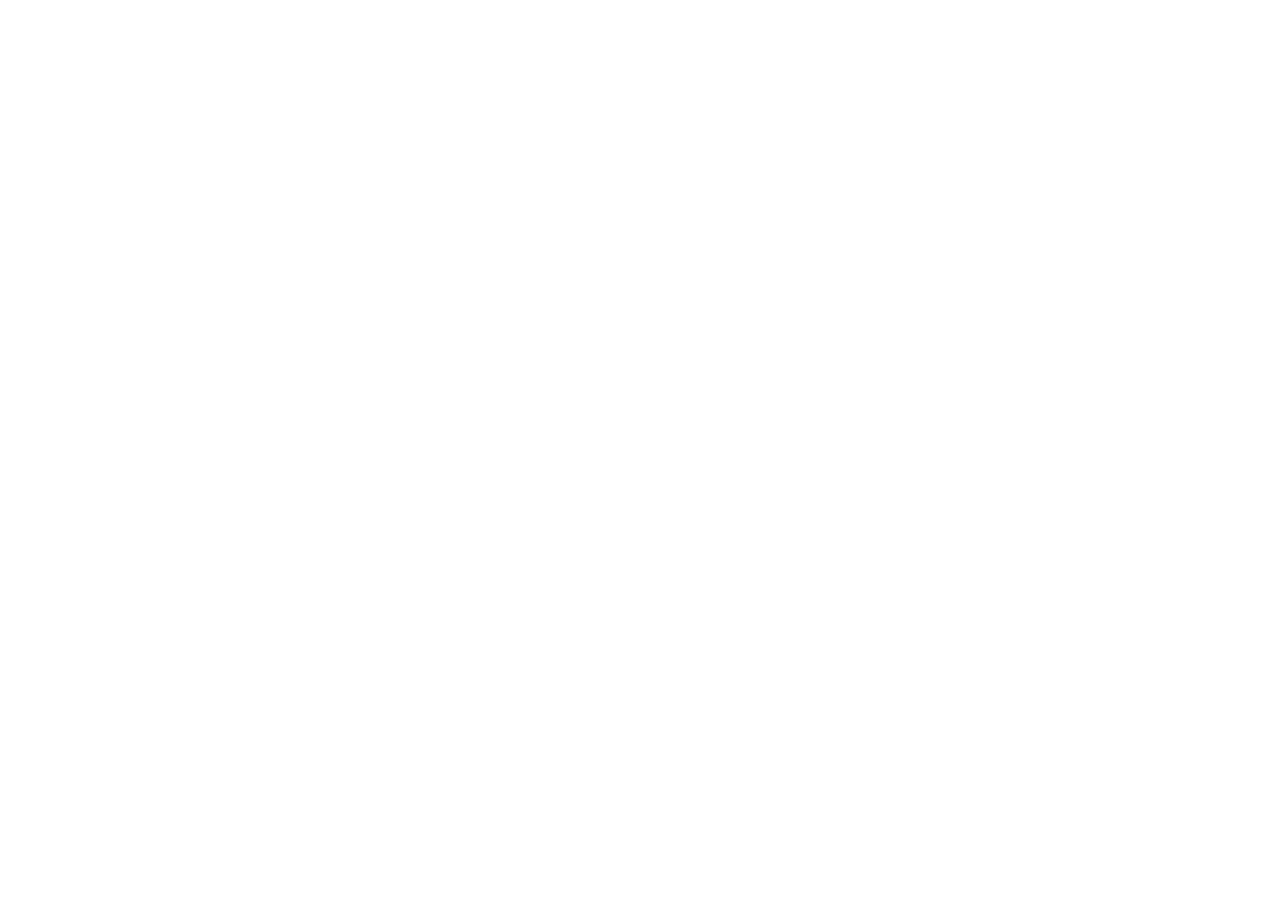
==== index.html @ 1ae57378 "初始化" ====
<!DOCTYPE html>
<html lang="en">
<head>
	<meta charset="UTF-8">
	<meta http-equiv="X-UA-Compatible" content="IE=edge">
	<meta name="viewport" content="width=device-width, initial-scale=1.0">
	<title>Document</title>
</head>
<body>
	
</body>
</html>
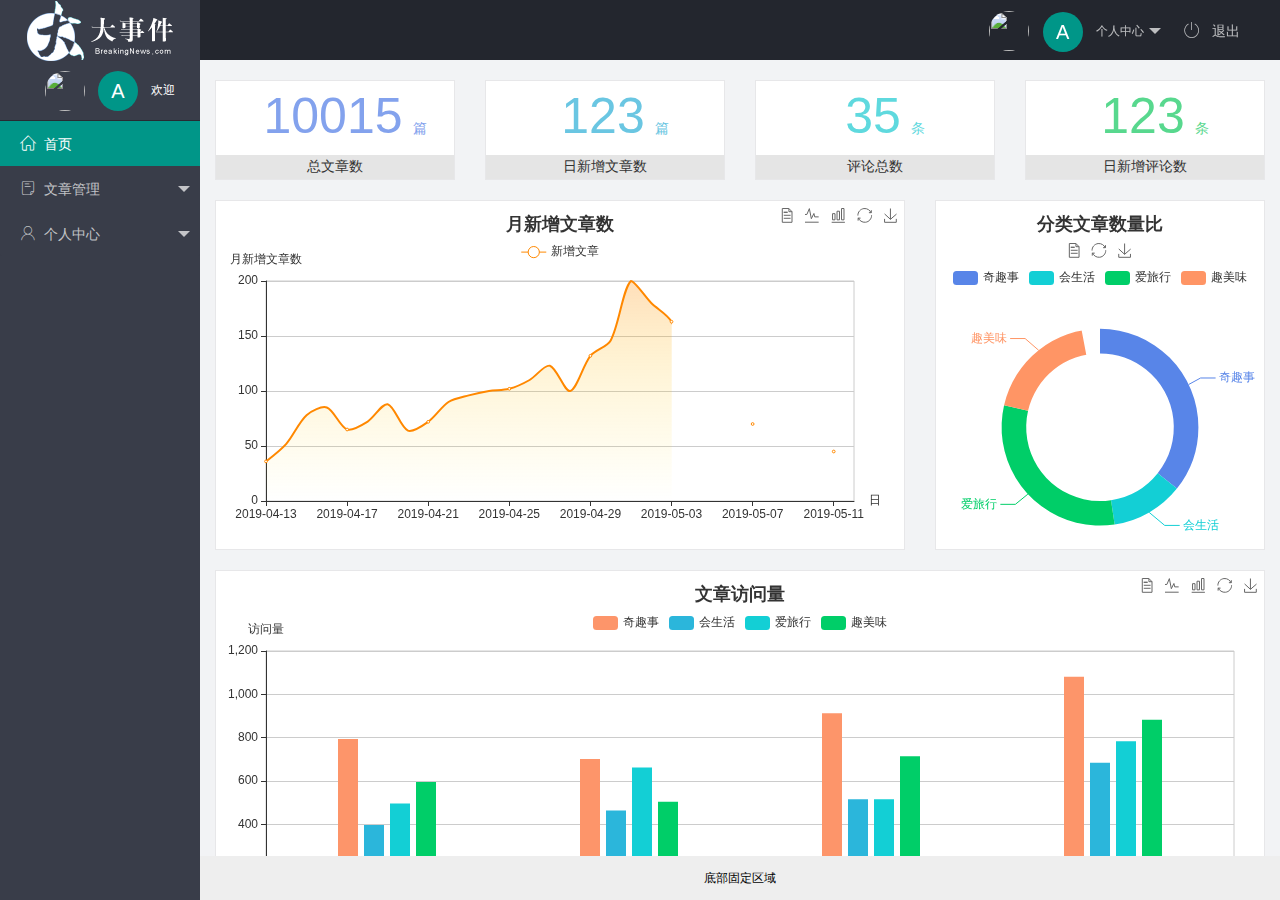
==== commit 71c668fc: "公共部分完成" ====
--- a/index.html
+++ b/index.html
@@ -1,12 +1,96 @@
 <!DOCTYPE html>
 <html lang="en">
+
 <head>
 	<meta charset="UTF-8">
 	<meta http-equiv="X-UA-Compatible" content="IE=edge">
 	<meta name="viewport" content="width=device-width, initial-scale=1.0">
 	<title>Document</title>
+	<link rel="stylesheet" href="./assets/lib/layui/css/layui.css">
+	<link rel="stylesheet" href="./assets/fonts/iconfont.css">
+	<link rel="stylesheet" href="./assets/css/index.css">
 </head>
+
 <body>
-	
+	<div class="layui-layout layui-layout-admin">
+		<div class="layui-header">
+			<div class="layui-logo layui-hide-xs layui-bg-black">
+				<img src="/assets/images/logo.png" alt="" />
+			</div>
+
+			<ul class="layui-nav layui-layout-right">
+				<li class="layui-nav-item layui-hide layui-show-md-inline-block">
+					<!-- 右侧导航栏上面头像 -->
+					<a href="javascript:;" class="userinfo">
+						<img src="http://t.cn/RCzsdCq" class="layui-nav-img" />
+						<span class="text-avatar">A</span>
+						个人中心
+					</a>
+					<dl class="layui-nav-child">
+						<dd><a href="">基本资料</a></dd>
+						<dd><a href="">更换头像</a></dd>
+						<dd><a href="">重置密码</a></dd>
+					</dl>
+				</li>
+				<li class="layui-nav-item" lay-header-event="menuRight" lay-unselect >
+					<a href="javascript:;" id="dxitBtn">
+						<span class="iconfont icon-tuichu"></span> 退出</a>
+				</li>
+			</ul>
+		</div>
+		<div class="layui-side layui-bg-black">
+			<div class="layui-side-scroll">
+				<!--左侧导航区域可配合layui已有的垂直导航-->
+				<!-- 左侧侧边栏上面头像 -->
+				<div class="userinfo">
+					<img src="http://t.cn/RCzsdCq" class="layui-nav-img" />
+					<span class="text-avatar">A</span>
+					<span id="welcome">欢迎</span>
+				</div>
+				<ul class="layui-nav layui-nav-tree" lay-filter="test" lay-shrink="all">
+					<!--项添加默认高亮效果 layui-this 属性 -->
+					<li class="layui-nav-item layui-this"><a href="/home/dashboard.html" target="fm">
+							<span class="iconfont icon-home"></span>首页</a></li>
+					<li class="layui-nav-item">
+						<a class="" href="javascript:;">
+							<span class="iconfont icon-16"></span>文章管理</a>
+						<dl class="layui-nav-child">
+							<dd><a href="javascript:;">
+									<span class="layui-icon layui-icon-app"></span>文章类别</a></dd>
+							<dd><a href="javascript:;">
+									<span class="layui-icon layui-icon-app"></span>文章列表</a></dd>
+							<dd><a href="javascript:;">
+									<span class="layui-icon layui-icon-app"></span>发布文章</a></dd>
+						</dl>
+					</li>
+					<li class="layui-nav-item">
+						<a href="javascript:;">
+							<span class="iconfont icon-user"></span>个人中心</a>
+						<dl class="layui-nav-child">
+							<dd><a href="javascript:;">
+									<span class="layui-icon layui-icon-app"></span>基本资料</a></dd>
+							<dd><a href="javascript:;">
+									<span class="layui-icon layui-icon-app"></span>更换头像</a></dd>
+							<dd><a href="javascript:;">
+									<span class="layui-icon layui-icon-app"></span>重置密码</a></dd>
+						</dl>
+					</li>
+				</ul>
+			</div>
+		</div>
+
+		<div class="layui-body">
+			<!-- 内容主体区域 -->
+			<iframe name="fm" src="./home/dashboard.html" frameborder="0"></iframe>
+		</div>
+		<div class="layui-footer">
+			<!-- 底部固定区域 -->
+			底部固定区域
+		</div>
+	</div>
+	<script src="assets/lib/layui/layui.all.js"></script>
+	<script src="assets/lib/jquery.js"> </script>
+	<script src="assets/js/baseAPI.js"></script>
+	<script src="./assets/js/index.js"></script>
 </body>
-</html>+</html--- a/assets/lib/layui/css/layui.css
+++ b/assets/lib/layui/css/layui.css
@@ -0,0 +1,2 @@
+/** layui-v2.5.5 MIT License By https://www.layui.com */
+ .layui-inline,img{display:inline-block;vertical-align:middle}h1,h2,h3,h4,h5,h6{font-weight:400}.layui-edge,.layui-header,.layui-inline,.layui-main{position:relative}.layui-body,.layui-edge,.layui-elip{overflow:hidden}.layui-btn,.layui-edge,.layui-inline,img{vertical-align:middle}.layui-btn,.layui-disabled,.layui-icon,.layui-unselect{-moz-user-select:none;-webkit-user-select:none;-ms-user-select:none}.layui-elip,.layui-form-checkbox span,.layui-form-pane .layui-form-label{text-overflow:ellipsis;white-space:nowrap}.layui-breadcrumb,.layui-tree-btnGroup{visibility:hidden}blockquote,body,button,dd,div,dl,dt,form,h1,h2,h3,h4,h5,h6,input,li,ol,p,pre,td,textarea,th,ul{margin:0;padding:0;-webkit-tap-highlight-color:rgba(0,0,0,0)}a:active,a:hover{outline:0}img{border:none}li{list-style:none}table{border-collapse:collapse;border-spacing:0}h4,h5,h6{font-size:100%}button,input,optgroup,option,select,textarea{font-family:inherit;font-size:inherit;font-style:inherit;font-weight:inherit;outline:0}pre{white-space:pre-wrap;white-space:-moz-pre-wrap;white-space:-pre-wrap;white-space:-o-pre-wrap;word-wrap:break-word}body{line-height:24px;font:14px Helvetica Neue,Helvetica,PingFang SC,Tahoma,Arial,sans-serif}hr{height:1px;margin:10px 0;border:0;clear:both}a{color:#333;text-decoration:none}a:hover{color:#777}a cite{font-style:normal;*cursor:pointer}.layui-border-box,.layui-border-box *{box-sizing:border-box}.layui-box,.layui-box *{box-sizing:content-box}.layui-clear{clear:both;*zoom:1}.layui-clear:after{content:'\20';clear:both;*zoom:1;display:block;height:0}.layui-inline{*display:inline;*zoom:1}.layui-edge{display:inline-block;width:0;height:0;border-width:6px;border-style:dashed;border-color:transparent}.layui-edge-top{top:-4px;border-bottom-color:#999;border-bottom-style:solid}.layui-edge-right{border-left-color:#999;border-left-style:solid}.layui-edge-bottom{top:2px;border-top-color:#999;border-top-style:solid}.layui-edge-left{border-right-color:#999;border-right-style:solid}.layui-disabled,.layui-disabled:hover{color:#d2d2d2!important;cursor:not-allowed!important}.layui-circle{border-radius:100%}.layui-show{display:block!important}.layui-hide{display:none!important}@font-face{font-family:layui-icon;src:url(../font/iconfont.eot?v=250);src:url(../font/iconfont.eot?v=250#iefix) format('embedded-opentype'),url(../font/iconfont.woff2?v=250) format('woff2'),url(../font/iconfont.woff?v=250) format('woff'),url(../font/iconfont.ttf?v=250) format('truetype'),url(../font/iconfont.svg?v=250#layui-icon) format('svg')}.layui-icon{font-family:layui-icon!important;font-size:16px;font-style:normal;-webkit-font-smoothing:antialiased;-moz-osx-font-smoothing:grayscale}.layui-icon-reply-fill:before{content:"\e611"}.layui-icon-set-fill:before{content:"\e614"}.layui-icon-menu-fill:before{content:"\e60f"}.layui-icon-search:before{content:"\e615"}.layui-icon-share:before{content:"\e641"}.layui-icon-set-sm:before{content:"\e620"}.layui-icon-engine:before{content:"\e628"}.layui-icon-close:before{content:"\1006"}.layui-icon-close-fill:before{content:"\1007"}.layui-icon-chart-screen:before{content:"\e629"}.layui-icon-star:before{content:"\e600"}.layui-icon-circle-dot:before{content:"\e617"}.layui-icon-chat:before{content:"\e606"}.layui-icon-release:before{content:"\e609"}.layui-icon-list:before{content:"\e60a"}.layui-icon-chart:before{content:"\e62c"}.layui-icon-ok-circle:before{content:"\1005"}.layui-icon-layim-theme:before{content:"\e61b"}.layui-icon-table:before{content:"\e62d"}.layui-icon-right:before{content:"\e602"}.layui-icon-left:before{content:"\e603"}.layui-icon-cart-simple:before{content:"\e698"}.layui-icon-face-cry:before{content:"\e69c"}.layui-icon-face-smile:before{content:"\e6af"}.layui-icon-survey:before{content:"\e6b2"}.layui-icon-tree:before{content:"\e62e"}.layui-icon-upload-circle:before{content:"\e62f"}.layui-icon-add-circle:before{content:"\e61f"}.layui-icon-download-circle:before{content:"\e601"}.layui-icon-templeate-1:before{content:"\e630"}.layui-icon-util:before{content:"\e631"}.layui-icon-face-surprised:before{content:"\e664"}.layui-icon-edit:before{content:"\e642"}.layui-icon-speaker:before{content:"\e645"}.layui-icon-down:before{content:"\e61a"}.layui-icon-file:before{content:"\e621"}.layui-icon-layouts:before{content:"\e632"}.layui-icon-rate-half:before{content:"\e6c9"}.layui-icon-add-circle-fine:before{content:"\e608"}.layui-icon-prev-circle:before{content:"\e633"}.layui-icon-read:before{content:"\e705"}.layui-icon-404:before{content:"\e61c"}.layui-icon-carousel:before{content:"\e634"}.layui-icon-help:before{content:"\e607"}.layui-icon-code-circle:before{content:"\e635"}.layui-icon-water:before{content:"\e636"}.layui-icon-username:before{content:"\e66f"}.layui-icon-find-fill:before{content:"\e670"}.layui-icon-about:before{content:"\e60b"}.layui-icon-location:before{content:"\e715"}.layui-icon-up:before{content:"\e619"}.layui-icon-pause:before{content:"\e651"}.layui-icon-date:before{content:"\e637"}.layui-icon-layim-uploadfile:before{content:"\e61d"}.layui-icon-delete:before{content:"\e640"}.layui-icon-play:before{content:"\e652"}.layui-icon-top:before{content:"\e604"}.layui-icon-friends:before{content:"\e612"}.layui-icon-refresh-3:before{content:"\e9aa"}.layui-icon-ok:before{content:"\e605"}.layui-icon-layer:before{content:"\e638"}.layui-icon-face-smile-fine:before{content:"\e60c"}.layui-icon-dollar:before{content:"\e659"}.layui-icon-group:before{content:"\e613"}.layui-icon-layim-download:before{content:"\e61e"}.layui-icon-picture-fine:before{content:"\e60d"}.layui-icon-link:before{content:"\e64c"}.layui-icon-diamond:before{content:"\e735"}.layui-icon-log:before{content:"\e60e"}.layui-icon-rate-solid:before{content:"\e67a"}.layui-icon-fonts-del:before{content:"\e64f"}.layui-icon-unlink:before{content:"\e64d"}.layui-icon-fonts-clear:before{content:"\e639"}.layui-icon-triangle-r:before{content:"\e623"}.layui-icon-circle:before{content:"\e63f"}.layui-icon-radio:before{content:"\e643"}.layui-icon-align-center:before{content:"\e647"}.layui-icon-align-right:before{content:"\e648"}.layui-icon-align-left:before{content:"\e649"}.layui-icon-loading-1:before{content:"\e63e"}.layui-icon-return:before{content:"\e65c"}.layui-icon-fonts-strong:before{content:"\e62b"}.layui-icon-upload:before{content:"\e67c"}.layui-icon-dialogue:before{content:"\e63a"}.layui-icon-video:before{content:"\e6ed"}.layui-icon-headset:before{content:"\e6fc"}.layui-icon-cellphone-fine:before{content:"\e63b"}.layui-icon-add-1:before{content:"\e654"}.layui-icon-face-smile-b:before{content:"\e650"}.layui-icon-fonts-html:before{content:"\e64b"}.layui-icon-form:before{content:"\e63c"}.layui-icon-cart:before{content:"\e657"}.layui-icon-camera-fill:before{content:"\e65d"}.layui-icon-tabs:before{content:"\e62a"}.layui-icon-fonts-code:before{content:"\e64e"}.layui-icon-fire:before{content:"\e756"}.layui-icon-set:before{content:"\e716"}.layui-icon-fonts-u:before{content:"\e646"}.layui-icon-triangle-d:before{content:"\e625"}.layui-icon-tips:before{content:"\e702"}.layui-icon-picture:before{content:"\e64a"}.layui-icon-more-vertical:before{content:"\e671"}.layui-icon-flag:before{content:"\e66c"}.layui-icon-loading:before{content:"\e63d"}.layui-icon-fonts-i:before{content:"\e644"}.layui-icon-refresh-1:before{content:"\e666"}.layui-icon-rmb:before{content:"\e65e"}.layui-icon-home:before{content:"\e68e"}.layui-icon-user:before{content:"\e770"}.layui-icon-notice:before{content:"\e667"}.layui-icon-login-weibo:before{content:"\e675"}.layui-icon-voice:before{content:"\e688"}.layui-icon-upload-drag:before{content:"\e681"}.layui-icon-login-qq:before{content:"\e676"}.layui-icon-snowflake:before{content:"\e6b1"}.layui-icon-file-b:before{content:"\e655"}.layui-icon-template:before{content:"\e663"}.layui-icon-auz:before{content:"\e672"}.layui-icon-console:before{content:"\e665"}.layui-icon-app:before{content:"\e653"}.layui-icon-prev:before{content:"\e65a"}.layui-icon-website:before{content:"\e7ae"}.layui-icon-next:before{content:"\e65b"}.layui-icon-component:before{content:"\e857"}.layui-icon-more:before{content:"\e65f"}.layui-icon-login-wechat:before{content:"\e677"}.layui-icon-shrink-right:before{content:"\e668"}.layui-icon-spread-left:before{content:"\e66b"}.layui-icon-camera:before{content:"\e660"}.layui-icon-note:before{content:"\e66e"}.layui-icon-refresh:before{content:"\e669"}.layui-icon-female:before{content:"\e661"}.layui-icon-male:before{content:"\e662"}.layui-icon-password:before{content:"\e673"}.layui-icon-senior:before{content:"\e674"}.layui-icon-theme:before{content:"\e66a"}.layui-icon-tread:before{content:"\e6c5"}.layui-icon-praise:before{content:"\e6c6"}.layui-icon-star-fill:before{content:"\e658"}.layui-icon-rate:before{content:"\e67b"}.layui-icon-template-1:before{content:"\e656"}.layui-icon-vercode:before{content:"\e679"}.layui-icon-cellphone:before{content:"\e678"}.layui-icon-screen-full:before{content:"\e622"}.layui-icon-screen-restore:before{content:"\e758"}.layui-icon-cols:before{content:"\e610"}.layui-icon-export:before{content:"\e67d"}.layui-icon-print:before{content:"\e66d"}.layui-icon-slider:before{content:"\e714"}.layui-icon-addition:before{content:"\e624"}.layui-icon-subtraction:before{content:"\e67e"}.layui-icon-service:before{content:"\e626"}.layui-icon-transfer:before{content:"\e691"}.layui-main{width:1140px;margin:0 auto}.layui-header{z-index:1000;height:60px}.layui-header a:hover{transition:all .5s;-webkit-transition:all .5s}.layui-side{position:fixed;left:0;top:0;bottom:0;z-index:999;width:200px;overflow-x:hidden}.layui-side-scroll{position:relative;width:220px;height:100%;overflow-x:hidden}.layui-body{position:absolute;left:200px;right:0;top:0;bottom:0;z-index:998;width:auto;overflow-y:auto;box-sizing:border-box}.layui-layout-body{overflow:hidden}.layui-layout-admin .layui-header{background-color:#23262E}.layui-layout-admin .layui-side{top:60px;width:200px;overflow-x:hidden}.layui-layout-admin .layui-body{position:fixed;top:60px;bottom:44px}.layui-layout-admin .layui-main{width:auto;margin:0 15px}.layui-layout-admin .layui-footer{position:fixed;left:200px;right:0;bottom:0;height:44px;line-height:44px;padding:0 15px;background-color:#eee}.layui-layout-admin .layui-logo{position:absolute;left:0;top:0;width:200px;height:100%;line-height:60px;text-align:center;color:#009688;font-size:16px}.layui-layout-admin .layui-header .layui-nav{background:0 0}.layui-layout-left{position:absolute!important;left:200px;top:0}.layui-layout-right{position:absolute!important;right:0;top:0}.layui-container{position:relative;margin:0 auto;padding:0 15px;box-sizing:border-box}.layui-fluid{position:relative;margin:0 auto;padding:0 15px}.layui-row:after,.layui-row:before{content:'';display:block;clear:both}.layui-col-lg1,.layui-col-lg10,.layui-col-lg11,.layui-col-lg12,.layui-col-lg2,.layui-col-lg3,.layui-col-lg4,.layui-col-lg5,.layui-col-lg6,.layui-col-lg7,.layui-col-lg8,.layui-col-lg9,.layui-col-md1,.layui-col-md10,.layui-col-md11,.layui-col-md12,.layui-col-md2,.layui-col-md3,.layui-col-md4,.layui-col-md5,.layui-col-md6,.layui-col-md7,.layui-col-md8,.layui-col-md9,.layui-col-sm1,.layui-col-sm10,.layui-col-sm11,.layui-col-sm12,.layui-col-sm2,.layui-col-sm3,.layui-col-sm4,.layui-col-sm5,.layui-col-sm6,.layui-col-sm7,.layui-col-sm8,.layui-col-sm9,.layui-col-xs1,.layui-col-xs10,.layui-col-xs11,.layui-col-xs12,.layui-col-xs2,.layui-col-xs3,.layui-col-xs4,.layui-col-xs5,.layui-col-xs6,.layui-col-xs7,.layui-col-xs8,.layui-col-xs9{position:relative;display:block;box-sizing:border-box}.layui-col-xs1,.layui-col-xs10,.layui-col-xs11,.layui-col-xs12,.layui-col-xs2,.layui-col-xs3,.layui-col-xs4,.layui-col-xs5,.layui-col-xs6,.layui-col-xs7,.layui-col-xs8,.layui-col-xs9{float:left}.layui-col-xs1{width:8.33333333%}.layui-col-xs2{width:16.66666667%}.layui-col-xs3{width:25%}.layui-col-xs4{width:33.33333333%}.layui-col-xs5{width:41.66666667%}.layui-col-xs6{width:50%}.layui-col-xs7{width:58.33333333%}.layui-col-xs8{width:66.66666667%}.layui-col-xs9{width:75%}.layui-col-xs10{width:83.33333333%}.layui-col-xs11{width:91.66666667%}.layui-col-xs12{width:100%}.layui-col-xs-offset1{margin-left:8.33333333%}.layui-col-xs-offset2{margin-left:16.66666667%}.layui-col-xs-offset3{margin-left:25%}.layui-col-xs-offset4{margin-left:33.33333333%}.layui-col-xs-offset5{margin-left:41.66666667%}.layui-col-xs-offset6{margin-left:50%}.layui-col-xs-offset7{margin-left:58.33333333%}.layui-col-xs-offset8{margin-left:66.66666667%}.layui-col-xs-offset9{margin-left:75%}.layui-col-xs-offset10{margin-left:83.33333333%}.layui-col-xs-offset11{margin-left:91.66666667%}.layui-col-xs-offset12{margin-left:100%}@media screen and (max-width:768px){.layui-hide-xs{display:none!important}.layui-show-xs-block{display:block!important}.layui-show-xs-inline{display:inline!important}.layui-show-xs-inline-block{display:inline-block!important}}@media screen and (min-width:768px){.layui-container{width:750px}.layui-hide-sm{display:none!important}.layui-show-sm-block{display:block!important}.layui-show-sm-inline{display:inline!important}.layui-show-sm-inline-block{display:inline-block!important}.layui-col-sm1,.layui-col-sm10,.layui-col-sm11,.layui-col-sm12,.layui-col-sm2,.layui-col-sm3,.layui-col-sm4,.layui-col-sm5,.layui-col-sm6,.layui-col-sm7,.layui-col-sm8,.layui-col-sm9{float:left}.layui-col-sm1{width:8.33333333%}.layui-col-sm2{width:16.66666667%}.layui-col-sm3{width:25%}.layui-col-sm4{width:33.33333333%}.layui-col-sm5{width:41.66666667%}.layui-col-sm6{width:50%}.layui-col-sm7{width:58.33333333%}.layui-col-sm8{width:66.66666667%}.layui-col-sm9{width:75%}.layui-col-sm10{width:83.33333333%}.layui-col-sm11{width:91.66666667%}.layui-col-sm12{width:100%}.layui-col-sm-offset1{margin-left:8.33333333%}.layui-col-sm-offset2{margin-left:16.66666667%}.layui-col-sm-offset3{margin-left:25%}.layui-col-sm-offset4{margin-left:33.33333333%}.layui-col-sm-offset5{margin-left:41.66666667%}.layui-col-sm-offset6{margin-left:50%}.layui-col-sm-offset7{margin-left:58.33333333%}.layui-col-sm-offset8{margin-left:66.66666667%}.layui-col-sm-offset9{margin-left:75%}.layui-col-sm-offset10{margin-left:83.33333333%}.layui-col-sm-offset11{margin-left:91.66666667%}.layui-col-sm-offset12{margin-left:100%}}@media screen and (min-width:992px){.layui-container{width:970px}.layui-hide-md{display:none!important}.layui-show-md-block{display:block!important}.layui-show-md-inline{display:inline!important}.layui-show-md-inline-block{display:inline-block!important}.layui-col-md1,.layui-col-md10,.layui-col-md11,.layui-col-md12,.layui-col-md2,.layui-col-md3,.layui-col-md4,.layui-col-md5,.layui-col-md6,.layui-col-md7,.layui-col-md8,.layui-col-md9{float:left}.layui-col-md1{width:8.33333333%}.layui-col-md2{width:16.66666667%}.layui-col-md3{width:25%}.layui-col-md4{width:33.33333333%}.layui-col-md5{width:41.66666667%}.layui-col-md6{width:50%}.layui-col-md7{width:58.33333333%}.layui-col-md8{width:66.66666667%}.layui-col-md9{width:75%}.layui-col-md10{width:83.33333333%}.layui-col-md11{width:91.66666667%}.layui-col-md12{width:100%}.layui-col-md-offset1{margin-left:8.33333333%}.layui-col-md-offset2{margin-left:16.66666667%}.layui-col-md-offset3{margin-left:25%}.layui-col-md-offset4{margin-left:33.33333333%}.layui-col-md-offset5{margin-left:41.66666667%}.layui-col-md-offset6{margin-left:50%}.layui-col-md-offset7{margin-left:58.33333333%}.layui-col-md-offset8{margin-left:66.66666667%}.layui-col-md-offset9{margin-left:75%}.layui-col-md-offset10{margin-left:83.33333333%}.layui-col-md-offset11{margin-left:91.66666667%}.layui-col-md-offset12{margin-left:100%}}@media screen and (min-width:1200px){.layui-container{width:1170px}.layui-hide-lg{display:none!important}.layui-show-lg-block{display:block!important}.layui-show-lg-inline{display:inline!important}.layui-show-lg-inline-block{display:inline-block!important}.layui-col-lg1,.layui-col-lg10,.layui-col-lg11,.layui-col-lg12,.layui-col-lg2,.layui-col-lg3,.layui-col-lg4,.layui-col-lg5,.layui-col-lg6,.layui-col-lg7,.layui-col-lg8,.layui-col-lg9{float:left}.layui-col-lg1{width:8.33333333%}.layui-col-lg2{width:16.66666667%}.layui-col-lg3{width:25%}.layui-col-lg4{width:33.33333333%}.layui-col-lg5{width:41.66666667%}.layui-col-lg6{width:50%}.layui-col-lg7{width:58.33333333%}.layui-col-lg8{width:66.66666667%}.layui-col-lg9{width:75%}.layui-col-lg10{width:83.33333333%}.layui-col-lg11{width:91.66666667%}.layui-col-lg12{width:100%}.layui-col-lg-offset1{margin-left:8.33333333%}.layui-col-lg-offset2{margin-left:16.66666667%}.layui-col-lg-offset3{margin-left:25%}.layui-col-lg-offset4{margin-left:33.33333333%}.layui-col-lg-offset5{margin-left:41.66666667%}.layui-col-lg-offset6{margin-left:50%}.layui-col-lg-offset7{margin-left:58.33333333%}.layui-col-lg-offset8{margin-left:66.66666667%}.layui-col-lg-offset9{margin-left:75%}.layui-col-lg-offset10{margin-left:83.33333333%}.layui-col-lg-offset11{margin-left:91.66666667%}.layui-col-lg-offset12{margin-left:100%}}.layui-col-space1{margin:-.5px}.layui-col-space1>*{padding:.5px}.layui-col-space3{margin:-1.5px}.layui-col-space3>*{padding:1.5px}.layui-col-space5{margin:-2.5px}.layui-col-space5>*{padding:2.5px}.layui-col-space8{margin:-3.5px}.layui-col-space8>*{padding:3.5px}.layui-col-space10{margin:-5px}.layui-col-space10>*{padding:5px}.layui-col-space12{margin:-6px}.layui-col-space12>*{padding:6px}.layui-col-space15{margin:-7.5px}.layui-col-space15>*{padding:7.5px}.layui-col-space18{margin:-9px}.layui-col-space18>*{padding:9px}.layui-col-space20{margin:-10px}.layui-col-space20>*{padding:10px}.layui-col-space22{margin:-11px}.layui-col-space22>*{padding:11px}.layui-col-space25{margin:-12.5px}.layui-col-space25>*{padding:12.5px}.layui-col-space30{margin:-15px}.layui-col-space30>*{padding:15px}.layui-btn,.layui-input,.layui-select,.layui-textarea,.layui-upload-button{outline:0;-webkit-appearance:none;transition:all .3s;-webkit-transition:all .3s;box-sizing:border-box}.layui-elem-quote{margin-bottom:10px;padding:15px;line-height:22px;border-left:5px solid #009688;border-radius:0 2px 2px 0;background-color:#f2f2f2}.layui-quote-nm{border-style:solid;border-width:1px 1px 1px 5px;background:0 0}.layui-elem-field{margin-bottom:10px;padding:0;border-width:1px;border-style:solid}.layui-elem-field legend{margin-left:20px;padding:0 10px;font-size:20px;font-weight:300}.layui-field-title{margin:10px 0 20px;border-width:1px 0 0}.layui-field-box{padding:10px 15px}.layui-field-title .layui-field-box{padding:10px 0}.layui-progress{position:relative;height:6px;border-radius:20px;background-color:#e2e2e2}.layui-progress-bar{position:absolute;left:0;top:0;width:0;max-width:100%;height:6px;border-radius:20px;text-align:right;background-color:#5FB878;transition:all .3s;-webkit-transition:all .3s}.layui-progress-big,.layui-progress-big .layui-progress-bar{height:18px;line-height:18px}.layui-progress-text{position:relative;top:-20px;line-height:18px;font-size:12px;color:#666}.layui-progress-big .layui-progress-text{position:static;padding:0 10px;color:#fff}.layui-collapse{border-width:1px;border-style:solid;border-radius:2px}.layui-colla-content,.layui-colla-item{border-top-width:1px;border-top-style:solid}.layui-colla-item:first-child{border-top:none}.layui-colla-title{position:relative;height:42px;line-height:42px;padding:0 15px 0 35px;color:#333;background-color:#f2f2f2;cursor:pointer;font-size:14px;overflow:hidden}.layui-colla-content{display:none;padding:10px 15px;line-height:22px;color:#666}.layui-colla-icon{position:absolute;left:15px;top:0;font-size:14px}.layui-card{margin-bottom:15px;border-radius:2px;background-color:#fff;box-shadow:0 1px 2px 0 rgba(0,0,0,.05)}.layui-card:last-child{margin-bottom:0}.layui-card-header{position:relative;height:42px;line-height:42px;padding:0 15px;border-bottom:1px solid #f6f6f6;color:#333;border-radius:2px 2px 0 0;font-size:14px}.layui-bg-black,.layui-bg-blue,.layui-bg-cyan,.layui-bg-green,.layui-bg-orange,.layui-bg-red{color:#fff!important}.layui-card-body{position:relative;padding:10px 15px;line-height:24px}.layui-card-body[pad15]{padding:15px}.layui-card-body[pad20]{padding:20px}.layui-card-body .layui-table{margin:5px 0}.layui-card .layui-tab{margin:0}.layui-panel-window{position:relative;padding:15px;border-radius:0;border-top:5px solid #E6E6E6;background-color:#fff}.layui-auxiliar-moving{position:fixed;left:0;right:0;top:0;bottom:0;width:100%;height:100%;background:0 0;z-index:9999999999}.layui-form-label,.layui-form-mid,.layui-form-select,.layui-input-block,.layui-input-inline,.layui-textarea{position:relative}.layui-bg-red{background-color:#FF5722!important}.layui-bg-orange{background-color:#FFB800!important}.layui-bg-green{background-color:#009688!important}.layui-bg-cyan{background-color:#2F4056!important}.layui-bg-blue{background-color:#1E9FFF!important}.layui-bg-black{background-color:#393D49!important}.layui-bg-gray{background-color:#eee!important;color:#666!important}.layui-badge-rim,.layui-colla-content,.layui-colla-item,.layui-collapse,.layui-elem-field,.layui-form-pane .layui-form-item[pane],.layui-form-pane .layui-form-label,.layui-input,.layui-layedit,.layui-layedit-tool,.layui-quote-nm,.layui-select,.layui-tab-bar,.layui-tab-card,.layui-tab-title,.layui-tab-title .layui-this:after,.layui-textarea{border-color:#e6e6e6}.layui-timeline-item:before,hr{background-color:#e6e6e6}.layui-text{line-height:22px;font-size:14px;color:#666}.layui-text h1,.layui-text h2,.layui-text h3{font-weight:500;color:#333}.layui-text h1{font-size:30px}.layui-text h2{font-size:24px}.layui-text h3{font-size:18px}.layui-text a:not(.layui-btn){color:#01AAED}.layui-text a:not(.layui-btn):hover{text-decoration:underline}.layui-text ul{padding:5px 0 5px 15px}.layui-text ul li{margin-top:5px;list-style-type:disc}.layui-text em,.layui-word-aux{color:#999!important;padding:0 5px!important}.layui-btn{display:inline-block;height:38px;line-height:38px;padding:0 18px;background-color:#009688;color:#fff;white-space:nowrap;text-align:center;font-size:14px;border:none;border-radius:2px;cursor:pointer}.layui-btn:hover{opacity:.8;filter:alpha(opacity=80);color:#fff}.layui-btn:active{opacity:1;filter:alpha(opacity=100)}.layui-btn+.layui-btn{margin-left:10px}.layui-btn-container{font-size:0}.layui-btn-container .layui-btn{margin-right:10px;margin-bottom:10px}.layui-btn-container .layui-btn+.layui-btn{margin-left:0}.layui-table .layui-btn-container .layui-btn{margin-bottom:9px}.layui-btn-radius{border-radius:100px}.layui-btn .layui-icon{margin-right:3px;font-size:18px;vertical-align:bottom;vertical-align:middle\9}.layui-btn-primary{border:1px solid #C9C9C9;background-color:#fff;color:#555}.layui-btn-primary:hover{border-color:#009688;color:#333}.layui-btn-normal{background-color:#1E9FFF}.layui-btn-warm{background-color:#FFB800}.layui-btn-danger{background-color:#FF5722}.layui-btn-checked{background-color:#5FB878}.layui-btn-disabled,.layui-btn-disabled:active,.layui-btn-disabled:hover{border:1px solid #e6e6e6;background-color:#FBFBFB;color:#C9C9C9;cursor:not-allowed;opacity:1}.layui-btn-lg{height:44px;line-height:44px;padding:0 25px;font-size:16px}.layui-btn-sm{height:30px;line-height:30px;padding:0 10px;font-size:12px}.layui-btn-sm i{font-size:16px!important}.layui-btn-xs{height:22px;line-height:22px;padding:0 5px;font-size:12px}.layui-btn-xs i{font-size:14px!important}.layui-btn-group{display:inline-block;vertical-align:middle;font-size:0}.layui-btn-group .layui-btn{margin-left:0!important;margin-right:0!important;border-left:1px solid rgba(255,255,255,.5);border-radius:0}.layui-btn-group .layui-btn-primary{border-left:none}.layui-btn-group .layui-btn-primary:hover{border-color:#C9C9C9;color:#009688}.layui-btn-group .layui-btn:first-child{border-left:none;border-radius:2px 0 0 2px}.layui-btn-group .layui-btn-primary:first-child{border-left:1px solid #c9c9c9}.layui-btn-group .layui-btn:last-child{border-radius:0 2px 2px 0}.layui-btn-group .layui-btn+.layui-btn{margin-left:0}.layui-btn-group+.layui-btn-group{margin-left:10px}.layui-btn-fluid{width:100%}.layui-input,.layui-select,.layui-textarea{height:38px;line-height:1.3;line-height:38px\9;border-width:1px;border-style:solid;background-color:#fff;border-radius:2px}.layui-input::-webkit-input-placeholder,.layui-select::-webkit-input-placeholder,.layui-textarea::-webkit-input-placeholder{line-height:1.3}.layui-input,.layui-textarea{display:block;width:100%;padding-left:10px}.layui-input:hover,.layui-textarea:hover{border-color:#D2D2D2!important}.layui-input:focus,.layui-textarea:focus{border-color:#C9C9C9!important}.layui-textarea{min-height:100px;height:auto;line-height:20px;padding:6px 10px;resize:vertical}.layui-select{padding:0 10px}.layui-form input[type=checkbox],.layui-form input[type=radio],.layui-form select{display:none}.layui-form [lay-ignore]{display:initial}.layui-form-item{margin-bottom:15px;clear:both;*zoom:1}.layui-form-item:after{content:'\20';clear:both;*zoom:1;display:block;height:0}.layui-form-label{float:left;display:block;padding:9px 15px;width:80px;font-weight:400;line-height:20px;text-align:right}.layui-form-label-col{display:block;float:none;padding:9px 0;line-height:20px;text-align:left}.layui-form-item .layui-inline{margin-bottom:5px;margin-right:10px}.layui-input-block{margin-left:110px;min-height:36px}.layui-input-inline{display:inline-block;vertical-align:middle}.layui-form-item .layui-input-inline{float:left;width:190px;margin-right:10px}.layui-form-text .layui-input-inline{width:auto}.layui-form-mid{float:left;display:block;padding:9px 0!important;line-height:20px;margin-right:10px}.layui-form-danger+.layui-form-select .layui-input,.layui-form-danger:focus{border-color:#FF5722!important}.layui-form-select .layui-input{padding-right:30px;cursor:pointer}.layui-form-select .layui-edge{position:absolute;right:10px;top:50%;margin-top:-3px;cursor:pointer;border-width:6px;border-top-color:#c2c2c2;border-top-style:solid;transition:all .3s;-webkit-transition:all .3s}.layui-form-select dl{display:none;position:absolute;left:0;top:42px;padding:5px 0;z-index:899;min-width:100%;border:1px solid #d2d2d2;max-height:300px;overflow-y:auto;background-color:#fff;border-radius:2px;box-shadow:0 2px 4px rgba(0,0,0,.12);box-sizing:border-box}.layui-form-select dl dd,.layui-form-select dl dt{padding:0 10px;line-height:36px;white-space:nowrap;overflow:hidden;text-overflow:ellipsis}.layui-form-select dl dt{font-size:12px;color:#999}.layui-form-select dl dd{cursor:pointer}.layui-form-select dl dd:hover{background-color:#f2f2f2;-webkit-transition:.5s all;transition:.5s all}.layui-form-select .layui-select-group dd{padding-left:20px}.layui-form-select dl dd.layui-select-tips{padding-left:10px!important;color:#999}.layui-form-select dl dd.layui-this{background-color:#5FB878;color:#fff}.layui-form-checkbox,.layui-form-select dl dd.layui-disabled{background-color:#fff}.layui-form-selected dl{display:block}.layui-form-checkbox,.layui-form-checkbox *,.layui-form-switch{display:inline-block;vertical-align:middle}.layui-form-selected .layui-edge{margin-top:-9px;-webkit-transform:rotate(180deg);transform:rotate(180deg);margin-top:-3px\9}:root .layui-form-selected .layui-edge{margin-top:-9px\0/IE9}.layui-form-selectup dl{top:auto;bottom:42px}.layui-select-none{margin:5px 0;text-align:center;color:#999}.layui-select-disabled .layui-disabled{border-color:#eee!important}.layui-select-disabled .layui-edge{border-top-color:#d2d2d2}.layui-form-checkbox{position:relative;height:30px;line-height:30px;margin-right:10px;padding-right:30px;cursor:pointer;font-size:0;-webkit-transition:.1s linear;transition:.1s linear;box-sizing:border-box}.layui-form-checkbox span{padding:0 10px;height:100%;font-size:14px;border-radius:2px 0 0 2px;background-color:#d2d2d2;color:#fff;overflow:hidden}.layui-form-checkbox:hover span{background-color:#c2c2c2}.layui-form-checkbox i{position:absolute;right:0;top:0;width:30px;height:28px;border:1px solid #d2d2d2;border-left:none;border-radius:0 2px 2px 0;color:#fff;font-size:20px;text-align:center}.layui-form-checkbox:hover i{border-color:#c2c2c2;color:#c2c2c2}.layui-form-checked,.layui-form-checked:hover{border-color:#5FB878}.layui-form-checked span,.layui-form-checked:hover span{background-color:#5FB878}.layui-form-checked i,.layui-form-checked:hover i{color:#5FB878}.layui-form-item .layui-form-checkbox{margin-top:4px}.layui-form-checkbox[lay-skin=primary]{height:auto!important;line-height:normal!important;min-width:18px;min-height:18px;border:none!important;margin-right:0;padding-left:28px;padding-right:0;background:0 0}.layui-form-checkbox[lay-skin=primary] span{padding-left:0;padding-right:15px;line-height:18px;background:0 0;color:#666}.layui-form-checkbox[lay-skin=primary] i{right:auto;left:0;width:16px;height:16px;line-height:16px;border:1px solid #d2d2d2;font-size:12px;border-radius:2px;background-color:#fff;-webkit-transition:.1s linear;transition:.1s linear}.layui-form-checkbox[lay-skin=primary]:hover i{border-color:#5FB878;color:#fff}.layui-form-checked[lay-skin=primary] i{border-color:#5FB878!important;background-color:#5FB878;color:#fff}.layui-checkbox-disbaled[lay-skin=primary] span{background:0 0!important;color:#c2c2c2}.layui-checkbox-disbaled[lay-skin=primary]:hover i{border-color:#d2d2d2}.layui-form-item .layui-form-checkbox[lay-skin=primary]{margin-top:10px}.layui-form-switch{position:relative;height:22px;line-height:22px;min-width:35px;padding:0 5px;margin-top:8px;border:1px solid #d2d2d2;border-radius:20px;cursor:pointer;background-color:#fff;-webkit-transition:.1s linear;transition:.1s linear}.layui-form-switch i{position:absolute;left:5px;top:3px;width:16px;height:16px;border-radius:20px;background-color:#d2d2d2;-webkit-transition:.1s linear;transition:.1s linear}.layui-form-switch em{position:relative;top:0;width:25px;margin-left:21px;padding:0!important;text-align:center!important;color:#999!important;font-style:normal!important;font-size:12px}.layui-form-onswitch{border-color:#5FB878;background-color:#5FB878}.layui-checkbox-disbaled,.layui-checkbox-disbaled i{border-color:#e2e2e2!important}.layui-form-onswitch i{left:100%;margin-left:-21px;background-color:#fff}.layui-form-onswitch em{margin-left:5px;margin-right:21px;color:#fff!important}.layui-checkbox-disbaled span{background-color:#e2e2e2!important}.layui-checkbox-disbaled:hover i{color:#fff!important}[lay-radio]{display:none}.layui-form-radio,.layui-form-radio *{display:inline-block;vertical-align:middle}.layui-form-radio{line-height:28px;margin:6px 10px 0 0;padding-right:10px;cursor:pointer;font-size:0}.layui-form-radio *{font-size:14px}.layui-form-radio>i{margin-right:8px;font-size:22px;color:#c2c2c2}.layui-form-radio>i:hover,.layui-form-radioed>i{color:#5FB878}.layui-radio-disbaled>i{color:#e2e2e2!important}.layui-form-pane .layui-form-label{width:110px;padding:8px 15px;height:38px;line-height:20px;border-width:1px;border-style:solid;border-radius:2px 0 0 2px;text-align:center;background-color:#FBFBFB;overflow:hidden;box-sizing:border-box}.layui-form-pane .layui-input-inline{margin-left:-1px}.layui-form-pane .layui-input-block{margin-left:110px;left:-1px}.layui-form-pane .layui-input{border-radius:0 2px 2px 0}.layui-form-pane .layui-form-text .layui-form-label{float:none;width:100%;border-radius:2px;box-sizing:border-box;text-align:left}.layui-form-pane .layui-form-text .layui-input-inline{display:block;margin:0;top:-1px;clear:both}.layui-form-pane .layui-form-text .layui-input-block{margin:0;left:0;top:-1px}.layui-form-pane .layui-form-text .layui-textarea{min-height:100px;border-radius:0 0 2px 2px}.layui-form-pane .layui-form-checkbox{margin:4px 0 4px 10px}.layui-form-pane .layui-form-radio,.layui-form-pane .layui-form-switch{margin-top:6px;margin-left:10px}.layui-form-pane .layui-form-item[pane]{position:relative;border-width:1px;border-style:solid}.layui-form-pane .layui-form-item[pane] .layui-form-label{position:absolute;left:0;top:0;height:100%;border-width:0 1px 0 0}.layui-form-pane .layui-form-item[pane] .layui-input-inline{margin-left:110px}@media screen and (max-width:450px){.layui-form-item .layui-form-label{text-overflow:ellipsis;overflow:hidden;white-space:nowrap}.layui-form-item .layui-inline{display:block;margin-right:0;margin-bottom:20px;clear:both}.layui-form-item .layui-inline:after{content:'\20';clear:both;display:block;height:0}.layui-form-item .layui-input-inline{display:block;float:none;left:-3px;width:auto;margin:0 0 10px 112px}.layui-form-item .layui-input-inline+.layui-form-mid{margin-left:110px;top:-5px;padding:0}.layui-form-item .layui-form-checkbox{margin-right:5px;margin-bottom:5px}}.layui-layedit{border-width:1px;border-style:solid;border-radius:2px}.layui-layedit-tool{padding:3px 5px;border-bottom-width:1px;border-bottom-style:solid;font-size:0}.layedit-tool-fixed{position:fixed;top:0;border-top:1px solid #e2e2e2}.layui-layedit-tool .layedit-tool-mid,.layui-layedit-tool .layui-icon{display:inline-block;vertical-align:middle;text-align:center;font-size:14px}.layui-layedit-tool .layui-icon{position:relative;width:32px;height:30px;line-height:30px;margin:3px 5px;color:#777;cursor:pointer;border-radius:2px}.layui-layedit-tool .layui-icon:hover{color:#393D49}.layui-layedit-tool .layui-icon:active{color:#000}.layui-layedit-tool .layedit-tool-active{background-color:#e2e2e2;color:#000}.layui-layedit-tool .layui-disabled,.layui-layedit-tool .layui-disabled:hover{color:#d2d2d2;cursor:not-allowed}.layui-layedit-tool .layedit-tool-mid{width:1px;height:18px;margin:0 10px;background-color:#d2d2d2}.layedit-tool-html{width:50px!important;font-size:30px!important}.layedit-tool-b,.layedit-tool-code,.layedit-tool-help{font-size:16px!important}.layedit-tool-d,.layedit-tool-face,.layedit-tool-image,.layedit-tool-unlink{font-size:18px!important}.layedit-tool-image input{position:absolute;font-size:0;left:0;top:0;width:100%;height:100%;opacity:.01;filter:Alpha(opacity=1);cursor:pointer}.layui-layedit-iframe iframe{display:block;width:100%}#LAY_layedit_code{overflow:hidden}.layui-laypage{display:inline-block;*display:inline;*zoom:1;vertical-align:middle;margin:10px 0;font-size:0}.layui-laypage>a:first-child,.layui-laypage>a:first-child em{border-radius:2px 0 0 2px}.layui-laypage>a:last-child,.layui-laypage>a:last-child em{border-radius:0 2px 2px 0}.layui-laypage>:first-child{margin-left:0!important}.layui-laypage>:last-child{margin-right:0!important}.layui-laypage a,.layui-laypage button,.layui-laypage input,.layui-laypage select,.layui-laypage span{border:1px solid #e2e2e2}.layui-laypage a,.layui-laypage span{display:inline-block;*display:inline;*zoom:1;vertical-align:middle;padding:0 15px;height:28px;line-height:28px;margin:0 -1px 5px 0;background-color:#fff;color:#333;font-size:12px}.layui-flow-more a *,.layui-laypage input,.layui-table-view select[lay-ignore]{display:inline-block}.layui-laypage a:hover{color:#009688}.layui-laypage em{font-style:normal}.layui-laypage .layui-laypage-spr{color:#999;font-weight:700}.layui-laypage a{text-decoration:none}.layui-laypage .layui-laypage-curr{position:relative}.layui-laypage .layui-laypage-curr em{position:relative;color:#fff}.layui-laypage .layui-laypage-curr .layui-laypage-em{position:absolute;left:-1px;top:-1px;padding:1px;width:100%;height:100%;background-color:#009688}.layui-laypage-em{border-radius:2px}.layui-laypage-next em,.layui-laypage-prev em{font-family:Sim sun;font-size:16px}.layui-laypage .layui-laypage-count,.layui-laypage .layui-laypage-limits,.layui-laypage .layui-laypage-refresh,.layui-laypage .layui-laypage-skip{margin-left:10px;margin-right:10px;padding:0;border:none}.layui-laypage .layui-laypage-limits,.layui-laypage .layui-laypage-refresh{vertical-align:top}.layui-laypage .layui-laypage-refresh i{font-size:18px;cursor:pointer}.layui-laypage select{height:22px;padding:3px;border-radius:2px;cursor:pointer}.layui-laypage .layui-laypage-skip{height:30px;line-height:30px;color:#999}.layui-laypage button,.layui-laypage input{height:30px;line-height:30px;border-radius:2px;vertical-align:top;background-color:#fff;box-sizing:border-box}.layui-laypage input{width:40px;margin:0 10px;padding:0 3px;text-align:center}.layui-laypage input:focus,.layui-laypage select:focus{border-color:#009688!important}.layui-laypage button{margin-left:10px;padding:0 10px;cursor:pointer}.layui-table,.layui-table-view{margin:10px 0}.layui-flow-more{margin:10px 0;text-align:center;color:#999;font-size:14px}.layui-flow-more a{height:32px;line-height:32px}.layui-flow-more a *{vertical-align:top}.layui-flow-more a cite{padding:0 20px;border-radius:3px;background-color:#eee;color:#333;font-style:normal}.layui-flow-more a cite:hover{opacity:.8}.layui-flow-more a i{font-size:30px;color:#737383}.layui-table{width:100%;background-color:#fff;color:#666}.layui-table tr{transition:all .3s;-webkit-transition:all .3s}.layui-table th{text-align:left;font-weight:400}.layui-table tbody tr:hover,.layui-table thead tr,.layui-table-click,.layui-table-header,.layui-table-hover,.layui-table-mend,.layui-table-patch,.layui-table-tool,.layui-table-total,.layui-table-total tr,.layui-table[lay-even] tr:nth-child(even){background-color:#f2f2f2}.layui-table td,.layui-table th,.layui-table-col-set,.layui-table-fixed-r,.layui-table-grid-down,.layui-table-header,.layui-table-page,.layui-table-tips-main,.layui-table-tool,.layui-table-total,.layui-table-view,.layui-table[lay-skin=line],.layui-table[lay-skin=row]{border-width:1px;border-style:solid;border-color:#e6e6e6}.layui-table td,.layui-table th{position:relative;padding:9px 15px;min-height:20px;line-height:20px;font-size:14px}.layui-table[lay-skin=line] td,.layui-table[lay-skin=line] th{border-width:0 0 1px}.layui-table[lay-skin=row] td,.layui-table[lay-skin=row] th{border-width:0 1px 0 0}.layui-table[lay-skin=nob] td,.layui-table[lay-skin=nob] th{border:none}.layui-table img{max-width:100px}.layui-table[lay-size=lg] td,.layui-table[lay-size=lg] th{padding:15px 30px}.layui-table-view .layui-table[lay-size=lg] .layui-table-cell{height:40px;line-height:40px}.layui-table[lay-size=sm] td,.layui-table[lay-size=sm] th{font-size:12px;padding:5px 10px}.layui-table-view .layui-table[lay-size=sm] .layui-table-cell{height:20px;line-height:20px}.layui-table[lay-data]{display:none}.layui-table-box{position:relative;overflow:hidden}.layui-table-view .layui-table{position:relative;width:auto;margin:0}.layui-table-view .layui-table[lay-skin=line]{border-width:0 1px 0 0}.layui-table-view .layui-table[lay-skin=row]{border-width:0 0 1px}.layui-table-view .layui-table td,.layui-table-view .layui-table th{padding:5px 0;border-top:none;border-left:none}.layui-table-view .layui-table th.layui-unselect .layui-table-cell span{cursor:pointer}.layui-table-view .layui-table td{cursor:default}.layui-table-view .layui-table td[data-edit=text]{cursor:text}.layui-table-view .layui-form-checkbox[lay-skin=primary] i{width:18px;height:18px}.layui-table-view .layui-form-radio{line-height:0;padding:0}.layui-table-view .layui-form-radio>i{margin:0;font-size:20px}.layui-table-init{position:absolute;left:0;top:0;width:100%;height:100%;text-align:center;z-index:110}.layui-table-init .layui-icon{position:absolute;left:50%;top:50%;margin:-15px 0 0 -15px;font-size:30px;color:#c2c2c2}.layui-table-header{border-width:0 0 1px;overflow:hidden}.layui-table-header .layui-table{margin-bottom:-1px}.layui-table-tool .layui-inline[lay-event]{position:relative;width:26px;height:26px;padding:5px;line-height:16px;margin-right:10px;text-align:center;color:#333;border:1px solid #ccc;cursor:pointer;-webkit-transition:.5s all;transition:.5s all}.layui-table-tool .layui-inline[lay-event]:hover{border:1px solid #999}.layui-table-tool-temp{padding-right:120px}.layui-table-tool-self{position:absolute;right:17px;top:10px}.layui-table-tool .layui-table-tool-self .layui-inline[lay-event]{margin:0 0 0 10px}.layui-table-tool-panel{position:absolute;top:29px;left:-1px;padding:5px 0;min-width:150px;min-height:40px;border:1px solid #d2d2d2;text-align:left;overflow-y:auto;background-color:#fff;box-shadow:0 2px 4px rgba(0,0,0,.12)}.layui-table-cell,.layui-table-tool-panel li{overflow:hidden;text-overflow:ellipsis;white-space:nowrap}.layui-table-tool-panel li{padding:0 10px;line-height:30px;-webkit-transition:.5s all;transition:.5s all}.layui-table-tool-panel li .layui-form-checkbox[lay-skin=primary]{width:100%;padding-left:28px}.layui-table-tool-panel li:hover{background-color:#f2f2f2}.layui-table-tool-panel li .layui-form-checkbox[lay-skin=primary] i{position:absolute;left:0;top:0}.layui-table-tool-panel li .layui-form-checkbox[lay-skin=primary] span{padding:0}.layui-table-tool .layui-table-tool-self .layui-table-tool-panel{left:auto;right:-1px}.layui-table-col-set{position:absolute;right:0;top:0;width:20px;height:100%;border-width:0 0 0 1px;background-color:#fff}.layui-table-sort{width:10px;height:20px;margin-left:5px;cursor:pointer!important}.layui-table-sort .layui-edge{position:absolute;left:5px;border-width:5px}.layui-table-sort .layui-table-sort-asc{top:3px;border-top:none;border-bottom-style:solid;border-bottom-color:#b2b2b2}.layui-table-sort .layui-table-sort-asc:hover{border-bottom-color:#666}.layui-table-sort .layui-table-sort-desc{bottom:5px;border-bottom:none;border-top-style:solid;border-top-color:#b2b2b2}.layui-table-sort .layui-table-sort-desc:hover{border-top-color:#666}.layui-table-sort[lay-sort=asc] .layui-table-sort-asc{border-bottom-color:#000}.layui-table-sort[lay-sort=desc] .layui-table-sort-desc{border-top-color:#000}.layui-table-cell{height:28px;line-height:28px;padding:0 15px;position:relative;box-sizing:border-box}.layui-table-cell .layui-form-checkbox[lay-skin=primary]{top:-1px;padding:0}.layui-table-cell .layui-table-link{color:#01AAED}.laytable-cell-checkbox,.laytable-cell-numbers,.laytable-cell-radio,.laytable-cell-space{padding:0;text-align:center}.layui-table-body{position:relative;overflow:auto;margin-right:-1px;margin-bottom:-1px}.layui-table-body .layui-none{line-height:26px;padding:15px;text-align:center;color:#999}.layui-table-fixed{position:absolute;left:0;top:0;z-index:101}.layui-table-fixed .layui-table-body{overflow:hidden}.layui-table-fixed-l{box-shadow:0 -1px 8px rgba(0,0,0,.08)}.layui-table-fixed-r{left:auto;right:-1px;border-width:0 0 0 1px;box-shadow:-1px 0 8px rgba(0,0,0,.08)}.layui-table-fixed-r .layui-table-header{position:relative;overflow:visible}.layui-table-mend{position:absolute;right:-49px;top:0;height:100%;width:50px}.layui-table-tool{position:relative;z-index:890;width:100%;min-height:50px;line-height:30px;padding:10px 15px;border-width:0 0 1px}.layui-table-tool .layui-btn-container{margin-bottom:-10px}.layui-table-page,.layui-table-total{border-width:1px 0 0;margin-bottom:-1px;overflow:hidden}.layui-table-page{position:relative;width:100%;padding:7px 7px 0;height:41px;font-size:12px;white-space:nowrap}.layui-table-page>div{height:26px}.layui-table-page .layui-laypage{margin:0}.layui-table-page .layui-laypage a,.layui-table-page .layui-laypage span{height:26px;line-height:26px;margin-bottom:10px;border:none;background:0 0}.layui-table-page .layui-laypage a,.layui-table-page .layui-laypage span.layui-laypage-curr{padding:0 12px}.layui-table-page .layui-laypage span{margin-left:0;padding:0}.layui-table-page .layui-laypage .layui-laypage-prev{margin-left:-7px!important}.layui-table-page .layui-laypage .layui-laypage-curr .layui-laypage-em{left:0;top:0;padding:0}.layui-table-page .layui-laypage button,.layui-table-page .layui-laypage input{height:26px;line-height:26px}.layui-table-page .layui-laypage input{width:40px}.layui-table-page .layui-laypage button{padding:0 10px}.layui-table-page select{height:18px}.layui-table-patch .layui-table-cell{padding:0;width:30px}.layui-table-edit{position:absolute;left:0;top:0;width:100%;height:100%;padding:0 14px 1px;border-radius:0;box-shadow:1px 1px 20px rgba(0,0,0,.15)}.layui-table-edit:focus{border-color:#5FB878!important}select.layui-table-edit{padding:0 0 0 10px;border-color:#C9C9C9}.layui-table-view .layui-form-checkbox,.layui-table-view .layui-form-radio,.layui-table-view .layui-form-switch{top:0;margin:0;box-sizing:content-box}.layui-table-view .layui-form-checkbox{top:-1px;height:26px;line-height:26px}.layui-table-view .layui-form-checkbox i{height:26px}.layui-table-grid .layui-table-cell{overflow:visible}.layui-table-grid-down{position:absolute;top:0;right:0;width:26px;height:100%;padding:5px 0;border-width:0 0 0 1px;text-align:center;background-color:#fff;color:#999;cursor:pointer}.layui-table-grid-down .layui-icon{position:absolute;top:50%;left:50%;margin:-8px 0 0 -8px}.layui-table-grid-down:hover{background-color:#fbfbfb}body .layui-table-tips .layui-layer-content{background:0 0;padding:0;box-shadow:0 1px 6px rgba(0,0,0,.12)}.layui-table-tips-main{margin:-44px 0 0 -1px;max-height:150px;padding:8px 15px;font-size:14px;overflow-y:scroll;background-color:#fff;color:#666}.layui-table-tips-c{position:absolute;right:-3px;top:-13px;width:20px;height:20px;padding:3px;cursor:pointer;background-color:#666;border-radius:50%;color:#fff}.layui-table-tips-c:hover{background-color:#777}.layui-table-tips-c:before{position:relative;right:-2px}.layui-upload-file{display:none!important;opacity:.01;filter:Alpha(opacity=1)}.layui-upload-drag,.layui-upload-form,.layui-upload-wrap{display:inline-block}.layui-upload-list{margin:10px 0}.layui-upload-choose{padding:0 10px;color:#999}.layui-upload-drag{position:relative;padding:30px;border:1px dashed #e2e2e2;background-color:#fff;text-align:center;cursor:pointer;color:#999}.layui-upload-drag .layui-icon{font-size:50px;color:#009688}.layui-upload-drag[lay-over]{border-color:#009688}.layui-upload-iframe{position:absolute;width:0;height:0;border:0;visibility:hidden}.layui-upload-wrap{position:relative;vertical-align:middle}.layui-upload-wrap .layui-upload-file{display:block!important;position:absolute;left:0;top:0;z-index:10;font-size:100px;width:100%;height:100%;opacity:.01;filter:Alpha(opacity=1);cursor:pointer}.layui-transfer-active,.layui-transfer-box{display:inline-block;vertical-align:middle}.layui-transfer-box,.layui-transfer-header,.layui-transfer-search{border-width:0;border-style:solid;border-color:#e6e6e6}.layui-transfer-box{position:relative;border-width:1px;width:200px;height:360px;border-radius:2px;background-color:#fff}.layui-transfer-box .layui-form-checkbox{width:100%;margin:0!important}.layui-transfer-header{height:38px;line-height:38px;padding:0 10px;border-bottom-width:1px}.layui-transfer-search{position:relative;padding:10px;border-bottom-width:1px}.layui-transfer-search .layui-input{height:32px;padding-left:30px;font-size:12px}.layui-transfer-search .layui-icon-search{position:absolute;left:20px;top:50%;margin-top:-8px;color:#666}.layui-transfer-active{margin:0 15px}.layui-transfer-active .layui-btn{display:block;margin:0;padding:0 15px;background-color:#5FB878;border-color:#5FB878;color:#fff}.layui-transfer-active .layui-btn-disabled{background-color:#FBFBFB;border-color:#e6e6e6;color:#C9C9C9}.layui-transfer-active .layui-btn:first-child{margin-bottom:15px}.layui-transfer-active .layui-btn .layui-icon{margin:0;font-size:14px!important}.layui-transfer-data{padding:5px 0;overflow:auto}.layui-transfer-data li{height:32px;line-height:32px;padding:0 10px}.layui-transfer-data li:hover{background-color:#f2f2f2;transition:.5s all}.layui-transfer-data .layui-none{padding:15px 10px;text-align:center;color:#999}.layui-nav{position:relative;padding:0 20px;background-color:#393D49;color:#fff;border-radius:2px;font-size:0;box-sizing:border-box}.layui-nav *{font-size:14px}.layui-nav .layui-nav-item{position:relative;display:inline-block;*display:inline;*zoom:1;vertical-align:middle;line-height:60px}.layui-nav .layui-nav-item a{display:block;padding:0 20px;color:#fff;color:rgba(255,255,255,.7);transition:all .3s;-webkit-transition:all .3s}.layui-nav .layui-this:after,.layui-nav-bar,.layui-nav-tree .layui-nav-itemed:after{position:absolute;left:0;top:0;width:0;height:5px;background-color:#5FB878;transition:all .2s;-webkit-transition:all .2s}.layui-nav-bar{z-index:1000}.layui-nav .layui-nav-item a:hover,.layui-nav .layui-this a{color:#fff}.layui-nav .layui-this:after{content:'';top:auto;bottom:0;width:100%}.layui-nav-img{width:30px;height:30px;margin-right:10px;border-radius:50%}.layui-nav .layui-nav-more{content:'';width:0;height:0;border-style:solid dashed dashed;border-color:#fff transparent transparent;overflow:hidden;cursor:pointer;transition:all .2s;-webkit-transition:all .2s;position:absolute;top:50%;right:3px;margin-top:-3px;border-width:6px;border-top-color:rgba(255,255,255,.7)}.layui-nav .layui-nav-mored,.layui-nav-itemed>a .layui-nav-more{margin-top:-9px;border-style:dashed dashed solid;border-color:transparent transparent #fff}.layui-nav-child{display:none;position:absolute;left:0;top:65px;min-width:100%;line-height:36px;padding:5px 0;box-shadow:0 2px 4px rgba(0,0,0,.12);border:1px solid #d2d2d2;background-color:#fff;z-index:100;border-radius:2px;white-space:nowrap}.layui-nav .layui-nav-child a{color:#333}.layui-nav .layui-nav-child a:hover{background-color:#f2f2f2;color:#000}.layui-nav-child dd{position:relative}.layui-nav .layui-nav-child dd.layui-this a,.layui-nav-child dd.layui-this{background-color:#5FB878;color:#fff}.layui-nav-child dd.layui-this:after{display:none}.layui-nav-tree{width:200px;padding:0}.layui-nav-tree .layui-nav-item{display:block;width:100%;line-height:45px}.layui-nav-tree .layui-nav-item a{position:relative;height:45px;line-height:45px;text-overflow:ellipsis;overflow:hidden;white-space:nowrap}.layui-nav-tree .layui-nav-item a:hover{background-color:#4E5465}.layui-nav-tree .layui-nav-bar{width:5px;height:0;background-color:#009688}.layui-nav-tree .layui-nav-child dd.layui-this,.layui-nav-tree .layui-nav-child dd.layui-this a,.layui-nav-tree .layui-this,.layui-nav-tree .layui-this>a,.layui-nav-tree .layui-this>a:hover{background-color:#009688;color:#fff}.layui-nav-tree .layui-this:after{display:none}.layui-nav-itemed>a,.layui-nav-tree .layui-nav-title a,.layui-nav-tree .layui-nav-title a:hover{color:#fff!important}.layui-nav-tree .layui-nav-child{position:relative;z-index:0;top:0;border:none;box-shadow:none}.layui-nav-tree .layui-nav-child a{height:40px;line-height:40px;color:#fff;color:rgba(255,255,255,.7)}.layui-nav-tree .layui-nav-child,.layui-nav-tree .layui-nav-child a:hover{background:0 0;color:#fff}.layui-nav-tree .layui-nav-more{right:10px}.layui-nav-itemed>.layui-nav-child{display:block;padding:0;background-color:rgba(0,0,0,.3)!important}.layui-nav-itemed>.layui-nav-child>.layui-this>.layui-nav-child{display:block}.layui-nav-side{position:fixed;top:0;bottom:0;left:0;overflow-x:hidden;z-index:999}.layui-bg-blue .layui-nav-bar,.layui-bg-blue .layui-nav-itemed:after,.layui-bg-blue .layui-this:after{background-color:#93D1FF}.layui-bg-blue .layui-nav-child dd.layui-this{background-color:#1E9FFF}.layui-bg-blue .layui-nav-itemed>a,.layui-nav-tree.layui-bg-blue .layui-nav-title a,.layui-nav-tree.layui-bg-blue .layui-nav-title a:hover{background-color:#007DDB!important}.layui-breadcrumb{font-size:0}.layui-breadcrumb>*{font-size:14px}.layui-breadcrumb a{color:#999!important}.layui-breadcrumb a:hover{color:#5FB878!important}.layui-breadcrumb a cite{color:#666;font-style:normal}.layui-breadcrumb span[lay-separator]{margin:0 10px;color:#999}.layui-tab{margin:10px 0;text-align:left!important}.layui-tab[overflow]>.layui-tab-title{overflow:hidden}.layui-tab-title{position:relative;left:0;height:40px;white-space:nowrap;font-size:0;border-bottom-width:1px;border-bottom-style:solid;transition:all .2s;-webkit-transition:all .2s}.layui-tab-title li{display:inline-block;*display:inline;*zoom:1;vertical-align:middle;font-size:14px;transition:all .2s;-webkit-transition:all .2s;position:relative;line-height:40px;min-width:65px;padding:0 15px;text-align:center;cursor:pointer}.layui-tab-title li a{display:block}.layui-tab-title .layui-this{color:#000}.layui-tab-title .layui-this:after{position:absolute;left:0;top:0;content:'';width:100%;height:41px;border-width:1px;border-style:solid;border-bottom-color:#fff;border-radius:2px 2px 0 0;box-sizing:border-box;pointer-events:none}.layui-tab-bar{position:absolute;right:0;top:0;z-index:10;width:30px;height:39px;line-height:39px;border-width:1px;border-style:solid;border-radius:2px;text-align:center;background-color:#fff;cursor:pointer}.layui-tab-bar .layui-icon{position:relative;display:inline-block;top:3px;transition:all .3s;-webkit-transition:all .3s}.layui-tab-item{display:none}.layui-tab-more{padding-right:30px;height:auto!important;white-space:normal!important}.layui-tab-more li.layui-this:after{border-bottom-color:#e2e2e2;border-radius:2px}.layui-tab-more .layui-tab-bar .layui-icon{top:-2px;top:3px\9;-webkit-transform:rotate(180deg);transform:rotate(180deg)}:root .layui-tab-more .layui-tab-bar .layui-icon{top:-2px\0/IE9}.layui-tab-content{padding:10px}.layui-tab-title li .layui-tab-close{position:relative;display:inline-block;width:18px;height:18px;line-height:20px;margin-left:8px;top:1px;text-align:center;font-size:14px;color:#c2c2c2;transition:all .2s;-webkit-transition:all .2s}.layui-tab-title li .layui-tab-close:hover{border-radius:2px;background-color:#FF5722;color:#fff}.layui-tab-brief>.layui-tab-title .layui-this{color:#009688}.layui-tab-brief>.layui-tab-more li.layui-this:after,.layui-tab-brief>.layui-tab-title .layui-this:after{border:none;border-radius:0;border-bottom:2px solid #5FB878}.layui-tab-brief[overflow]>.layui-tab-title .layui-this:after{top:-1px}.layui-tab-card{border-width:1px;border-style:solid;border-radius:2px;box-shadow:0 2px 5px 0 rgba(0,0,0,.1)}.layui-tab-card>.layui-tab-title{background-color:#f2f2f2}.layui-tab-card>.layui-tab-title li{margin-right:-1px;margin-left:-1px}.layui-tab-card>.layui-tab-title .layui-this{background-color:#fff}.layui-tab-card>.layui-tab-title .layui-this:after{border-top:none;border-width:1px;border-bottom-color:#fff}.layui-tab-card>.layui-tab-title .layui-tab-bar{height:40px;line-height:40px;border-radius:0;border-top:none;border-right:none}.layui-tab-card>.layui-tab-more .layui-this{background:0 0;color:#5FB878}.layui-tab-card>.layui-tab-more .layui-this:after{border:none}.layui-timeline{padding-left:5px}.layui-timeline-item{position:relative;padding-bottom:20px}.layui-timeline-axis{position:absolute;left:-5px;top:0;z-index:10;width:20px;height:20px;line-height:20px;background-color:#fff;color:#5FB878;border-radius:50%;text-align:center;cursor:pointer}.layui-timeline-axis:hover{color:#FF5722}.layui-timeline-item:before{content:'';position:absolute;left:5px;top:0;z-index:0;width:1px;height:100%}.layui-timeline-item:last-child:before{display:none}.layui-timeline-item:first-child:before{display:block}.layui-timeline-content{padding-left:25px}.layui-timeline-title{position:relative;margin-bottom:10px}.layui-badge,.layui-badge-dot,.layui-badge-rim{position:relative;display:inline-block;padding:0 6px;font-size:12px;text-align:center;background-color:#FF5722;color:#fff;border-radius:2px}.layui-badge{height:18px;line-height:18px}.layui-badge-dot{width:8px;height:8px;padding:0;border-radius:50%}.layui-badge-rim{height:18px;line-height:18px;border-width:1px;border-style:solid;background-color:#fff;color:#666}.layui-btn .layui-badge,.layui-btn .layui-badge-dot{margin-left:5px}.layui-nav .layui-badge,.layui-nav .layui-badge-dot{position:absolute;top:50%;margin:-8px 6px 0}.layui-tab-title .layui-badge,.layui-tab-title .layui-badge-dot{left:5px;top:-2px}.layui-carousel{position:relative;left:0;top:0;background-color:#f8f8f8}.layui-carousel>[carousel-item]{position:relative;width:100%;height:100%;overflow:hidden}.layui-carousel>[carousel-item]:before{position:absolute;content:'\e63d';left:50%;top:50%;width:100px;line-height:20px;margin:-10px 0 0 -50px;text-align:center;color:#c2c2c2;font-family:layui-icon!important;font-size:30px;font-style:normal;-webkit-font-smoothing:antialiased;-moz-osx-font-smoothing:grayscale}.layui-carousel>[carousel-item]>*{display:none;position:absolute;left:0;top:0;width:100%;height:100%;background-color:#f8f8f8;transition-duration:.3s;-webkit-transition-duration:.3s}.layui-carousel-updown>*{-webkit-transition:.3s ease-in-out up;transition:.3s ease-in-out up}.layui-carousel-arrow{display:none\9;opacity:0;position:absolute;left:10px;top:50%;margin-top:-18px;width:36px;height:36px;line-height:36px;text-align:center;font-size:20px;border:0;border-radius:50%;background-color:rgba(0,0,0,.2);color:#fff;-webkit-transition-duration:.3s;transition-duration:.3s;cursor:pointer}.layui-carousel-arrow[lay-type=add]{left:auto!important;right:10px}.layui-carousel:hover .layui-carousel-arrow[lay-type=add],.layui-carousel[lay-arrow=always] .layui-carousel-arrow[lay-type=add]{right:20px}.layui-carousel[lay-arrow=always] .layui-carousel-arrow{opacity:1;left:20px}.layui-carousel[lay-arrow=none] .layui-carousel-arrow{display:none}.layui-carousel-arrow:hover,.layui-carousel-ind ul:hover{background-color:rgba(0,0,0,.35)}.layui-carousel:hover .layui-carousel-arrow{display:block\9;opacity:1;left:20px}.layui-carousel-ind{position:relative;top:-35px;width:100%;line-height:0!important;text-align:center;font-size:0}.layui-carousel[lay-indicator=outside]{margin-bottom:30px}.layui-carousel[lay-indicator=outside] .layui-carousel-ind{top:10px}.layui-carousel[lay-indicator=outside] .layui-carousel-ind ul{background-color:rgba(0,0,0,.5)}.layui-carousel[lay-indicator=none] .layui-carousel-ind{display:none}.layui-carousel-ind ul{display:inline-block;padding:5px;background-color:rgba(0,0,0,.2);border-radius:10px;-webkit-transition-duration:.3s;transition-duration:.3s}.layui-carousel-ind li{display:inline-block;width:10px;height:10px;margin:0 3px;font-size:14px;background-color:#e2e2e2;background-color:rgba(255,255,255,.5);border-radius:50%;cursor:pointer;-webkit-transition-duration:.3s;transition-duration:.3s}.layui-carousel-ind li:hover{background-color:rgba(255,255,255,.7)}.layui-carousel-ind li.layui-this{background-color:#fff}.layui-carousel>[carousel-item]>.layui-carousel-next,.layui-carousel>[carousel-item]>.layui-carousel-prev,.layui-carousel>[carousel-item]>.layui-this{display:block}.layui-carousel>[carousel-item]>.layui-this{left:0}.layui-carousel>[carousel-item]>.layui-carousel-prev{left:-100%}.layui-carousel>[carousel-item]>.layui-carousel-next{left:100%}.layui-carousel>[carousel-item]>.layui-carousel-next.layui-carousel-left,.layui-carousel>[carousel-item]>.layui-carousel-prev.layui-carousel-right{left:0}.layui-carousel>[carousel-item]>.layui-this.layui-carousel-left{left:-100%}.layui-carousel>[carousel-item]>.layui-this.layui-carousel-right{left:100%}.layui-carousel[lay-anim=updown] .layui-carousel-arrow{left:50%!important;top:20px;margin:0 0 0 -18px}.layui-carousel[lay-anim=updown]>[carousel-item]>*,.layui-carousel[lay-anim=fade]>[carousel-item]>*{left:0!important}.layui-carousel[lay-anim=updown] .layui-carousel-arrow[lay-type=add]{top:auto!important;bottom:20px}.layui-carousel[lay-anim=updown] .layui-carousel-ind{position:absolute;top:50%;right:20px;width:auto;height:auto}.layui-carousel[lay-anim=updown] .layui-carousel-ind ul{padding:3px 5px}.layui-carousel[lay-anim=updown] .layui-carousel-ind li{display:block;margin:6px 0}.layui-carousel[lay-anim=updown]>[carousel-item]>.layui-this{top:0}.layui-carousel[lay-anim=updown]>[carousel-item]>.layui-carousel-prev{top:-100%}.layui-carousel[lay-anim=updown]>[carousel-item]>.layui-carousel-next{top:100%}.layui-carousel[lay-anim=updown]>[carousel-item]>.layui-carousel-next.layui-carousel-left,.layui-carousel[lay-anim=updown]>[carousel-item]>.layui-carousel-prev.layui-carousel-right{top:0}.layui-carousel[lay-anim=updown]>[carousel-item]>.layui-this.layui-carousel-left{top:-100%}.layui-carousel[lay-anim=updown]>[carousel-item]>.layui-this.layui-carousel-right{top:100%}.layui-carousel[lay-anim=fade]>[carousel-item]>.layui-carousel-next,.layui-carousel[lay-anim=fade]>[carousel-item]>.layui-carousel-prev{opacity:0}.layui-carousel[lay-anim=fade]>[carousel-item]>.layui-carousel-next.layui-carousel-left,.layui-carousel[lay-anim=fade]>[carousel-item]>.layui-carousel-prev.layui-carousel-right{opacity:1}.layui-carousel[lay-anim=fade]>[carousel-item]>.layui-this.layui-carousel-left,.layui-carousel[lay-anim=fade]>[carousel-item]>.layui-this.layui-carousel-right{opacity:0}.layui-fixbar{position:fixed;right:15px;bottom:15px;z-index:999999}.layui-fixbar li{width:50px;height:50px;line-height:50px;margin-bottom:1px;text-align:center;cursor:pointer;font-size:30px;background-color:#9F9F9F;color:#fff;border-radius:2px;opacity:.95}.layui-fixbar li:hover{opacity:.85}.layui-fixbar li:active{opacity:1}.layui-fixbar .layui-fixbar-top{display:none;font-size:40px}body .layui-util-face{border:none;background:0 0}body .layui-util-face .layui-layer-content{padding:0;background-color:#fff;color:#666;box-shadow:none}.layui-util-face .layui-layer-TipsG{display:none}.layui-util-face ul{position:relative;width:372px;padding:10px;border:1px solid #D9D9D9;background-color:#fff;box-shadow:0 0 20px rgba(0,0,0,.2)}.layui-util-face ul li{cursor:pointer;float:left;border:1px solid #e8e8e8;height:22px;width:26px;overflow:hidden;margin:-1px 0 0 -1px;padding:4px 2px;text-align:center}.layui-util-face ul li:hover{position:relative;z-index:2;border:1px solid #eb7350;background:#fff9ec}.layui-code{position:relative;margin:10px 0;padding:15px;line-height:20px;border:1px solid #ddd;border-left-width:6px;background-color:#F2F2F2;color:#333;font-family:Courier New;font-size:12px}.layui-rate,.layui-rate *{display:inline-block;vertical-align:middle}.layui-rate{padding:10px 5px 10px 0;font-size:0}.layui-rate li i.layui-icon{font-size:20px;color:#FFB800;margin-right:5px;transition:all .3s;-webkit-transition:all .3s}.layui-rate li i:hover{cursor:pointer;transform:scale(1.12);-webkit-transform:scale(1.12)}.layui-rate[readonly] li i:hover{cursor:default;transform:scale(1)}.layui-colorpicker{width:26px;height:26px;border:1px solid #e6e6e6;padding:5px;border-radius:2px;line-height:24px;display:inline-block;cursor:pointer;transition:all .3s;-webkit-transition:all .3s}.layui-colorpicker:hover{border-color:#d2d2d2}.layui-colorpicker.layui-colorpicker-lg{width:34px;height:34px;line-height:32px}.layui-colorpicker.layui-colorpicker-sm{width:24px;height:24px;line-height:22px}.layui-colorpicker.layui-colorpicker-xs{width:22px;height:22px;line-height:20px}.layui-colorpicker-trigger-bgcolor{display:block;background:url([data-uri]);border-radius:2px}.layui-colorpicker-trigger-span{display:block;height:100%;box-sizing:border-box;border:1px solid rgba(0,0,0,.15);border-radius:2px;text-align:center}.layui-colorpicker-trigger-i{display:inline-block;color:#FFF;font-size:12px}.layui-colorpicker-trigger-i.layui-icon-close{color:#999}.layui-colorpicker-main{position:absolute;z-index:66666666;width:280px;padding:7px;background:#FFF;border:1px solid #d2d2d2;border-radius:2px;box-shadow:0 2px 4px rgba(0,0,0,.12)}.layui-colorpicker-main-wrapper{height:180px;position:relative}.layui-colorpicker-basis{width:260px;height:100%;position:relative}.layui-colorpicker-basis-white{width:100%;height:100%;position:absolute;top:0;left:0;background:linear-gradient(90deg,#FFF,hsla(0,0%,100%,0))}.layui-colorpicker-basis-black{width:100%;height:100%;position:absolute;top:0;left:0;background:linear-gradient(0deg,#000,transparent)}.layui-colorpicker-basis-cursor{width:10px;height:10px;border:1px solid #FFF;border-radius:50%;position:absolute;top:-3px;right:-3px;cursor:pointer}.layui-colorpicker-side{position:absolute;top:0;right:0;width:12px;height:100%;background:linear-gradient(red,#FF0,#0F0,#0FF,#00F,#F0F,red)}.layui-colorpicker-side-slider{width:100%;height:5px;box-shadow:0 0 1px #888;box-sizing:border-box;background:#FFF;border-radius:1px;border:1px solid #f0f0f0;cursor:pointer;position:absolute;left:0}.layui-colorpicker-main-alpha{display:none;height:12px;margin-top:7px;background:url([data-uri])}.layui-colorpicker-alpha-bgcolor{height:100%;position:relative}.layui-colorpicker-alpha-slider{width:5px;height:100%;box-shadow:0 0 1px #888;box-sizing:border-box;background:#FFF;border-radius:1px;border:1px solid #f0f0f0;cursor:pointer;position:absolute;top:0}.layui-colorpicker-main-pre{padding-top:7px;font-size:0}.layui-colorpicker-pre{width:20px;height:20px;border-radius:2px;display:inline-block;margin-left:6px;margin-bottom:7px;cursor:pointer}.layui-colorpicker-pre:nth-child(11n+1){margin-left:0}.layui-colorpicker-pre-isalpha{background:url([data-uri])}.layui-colorpicker-pre.layui-this{box-shadow:0 0 3px 2px rgba(0,0,0,.15)}.layui-colorpicker-pre>div{height:100%;border-radius:2px}.layui-colorpicker-main-input{text-align:right;padding-top:7px}.layui-colorpicker-main-input .layui-btn-container .layui-btn{margin:0 0 0 10px}.layui-colorpicker-main-input div.layui-inline{float:left;margin-right:10px;font-size:14px}.layui-colorpicker-main-input input.layui-input{width:150px;height:30px;color:#666}.layui-slider{height:4px;background:#e2e2e2;border-radius:3px;position:relative;cursor:pointer}.layui-slider-bar{border-radius:3px;position:absolute;height:100%}.layui-slider-step{position:absolute;top:0;width:4px;height:4px;border-radius:50%;background:#FFF;-webkit-transform:translateX(-50%);transform:translateX(-50%)}.layui-slider-wrap{width:36px;height:36px;position:absolute;top:-16px;-webkit-transform:translateX(-50%);transform:translateX(-50%);z-index:10;text-align:center}.layui-slider-wrap-btn{width:12px;height:12px;border-radius:50%;background:#FFF;display:inline-block;vertical-align:middle;cursor:pointer;transition:.3s}.layui-slider-wrap:after{content:"";height:100%;display:inline-block;vertical-align:middle}.layui-slider-wrap-btn.layui-slider-hover,.layui-slider-wrap-btn:hover{transform:scale(1.2)}.layui-slider-wrap-btn.layui-disabled:hover{transform:scale(1)!important}.layui-slider-tips{position:absolute;top:-42px;z-index:66666666;white-space:nowrap;display:none;-webkit-transform:translateX(-50%);transform:translateX(-50%);color:#FFF;background:#000;border-radius:3px;height:25px;line-height:25px;padding:0 10px}.layui-slider-tips:after{content:'';position:absolute;bottom:-12px;left:50%;margin-left:-6px;width:0;height:0;border-width:6px;border-style:solid;border-color:#000 transparent transparent}.layui-slider-input{width:70px;height:32px;border:1px solid #e6e6e6;border-radius:3px;font-size:16px;line-height:32px;position:absolute;right:0;top:-15px}.layui-slider-input-btn{display:none;position:absolute;top:0;right:0;width:20px;height:100%;border-left:1px solid #d2d2d2}.layui-slider-input-btn i{cursor:pointer;position:absolute;right:0;bottom:0;width:20px;height:50%;font-size:12px;line-height:16px;text-align:center;color:#999}.layui-slider-input-btn i:first-child{top:0;border-bottom:1px solid #d2d2d2}.layui-slider-input-txt{height:100%;font-size:14px}.layui-slider-input-txt input{height:100%;border:none}.layui-slider-input-btn i:hover{color:#009688}.layui-slider-vertical{width:4px;margin-left:34px}.layui-slider-vertical .layui-slider-bar{width:4px}.layui-slider-vertical .layui-slider-step{top:auto;left:0;-webkit-transform:translateY(50%);transform:translateY(50%)}.layui-slider-vertical .layui-slider-wrap{top:auto;left:-16px;-webkit-transform:translateY(50%);transform:translateY(50%)}.layui-slider-vertical .layui-slider-tips{top:auto;left:2px}@media \0screen{.layui-slider-wrap-btn{margin-left:-20px}.layui-slider-vertical .layui-slider-wrap-btn{margin-left:0;margin-bottom:-20px}.layui-slider-vertical .layui-slider-tips{margin-left:-8px}.layui-slider>span{margin-left:8px}}.layui-tree{line-height:22px}.layui-tree .layui-form-checkbox{margin:0!important}.layui-tree-set{width:100%;position:relative}.layui-tree-pack{display:none;padding-left:20px;position:relative}.layui-tree-iconClick,.layui-tree-main{display:inline-block;vertical-align:middle}.layui-tree-line .layui-tree-pack{padding-left:27px}.layui-tree-line .layui-tree-set .layui-tree-set:after{content:'';position:absolute;top:14px;left:-9px;width:17px;height:0;border-top:1px dotted #c0c4cc}.layui-tree-entry{position:relative;padding:3px 0;height:20px;white-space:nowrap}.layui-tree-entry:hover{background-color:#eee}.layui-tree-line .layui-tree-entry:hover{background-color:rgba(0,0,0,0)}.layui-tree-line .layui-tree-entry:hover .layui-tree-txt{color:#999;text-decoration:underline;transition:.3s}.layui-tree-main{cursor:pointer;padding-right:10px}.layui-tree-line .layui-tree-set:before{content:'';position:absolute;top:0;left:-9px;width:0;height:100%;border-left:1px dotted #c0c4cc}.layui-tree-line .layui-tree-set.layui-tree-setLineShort:before{height:13px}.layui-tree-line .layui-tree-set.layui-tree-setHide:before{height:0}.layui-tree-iconClick{position:relative;height:20px;line-height:20px;margin:0 10px;color:#c0c4cc}.layui-tree-icon{height:12px;line-height:12px;width:12px;text-align:center;border:1px solid #c0c4cc}.layui-tree-iconClick .layui-icon{font-size:18px}.layui-tree-icon .layui-icon{font-size:12px;color:#666}.layui-tree-iconArrow{padding:0 5px}.layui-tree-iconArrow:after{content:'';position:absolute;left:4px;top:3px;z-index:100;width:0;height:0;border-width:5px;border-style:solid;border-color:transparent transparent transparent #c0c4cc;transition:.5s}.layui-tree-btnGroup,.layui-tree-editInput{position:relative;vertical-align:middle;display:inline-block}.layui-tree-spread>.layui-tree-entry>.layui-tree-iconClick>.layui-tree-iconArrow:after{transform:rotate(90deg) translate(3px,4px)}.layui-tree-txt{display:inline-block;vertical-align:middle;color:#555}.layui-tree-search{margin-bottom:15px;color:#666}.layui-tree-btnGroup .layui-icon{display:inline-block;vertical-align:middle;padding:0 2px;cursor:pointer}.layui-tree-btnGroup .layui-icon:hover{color:#999;transition:.3s}.layui-tree-entry:hover .layui-tree-btnGroup{visibility:visible}.layui-tree-editInput{height:20px;line-height:20px;padding:0 3px;border:none;background-color:rgba(0,0,0,.05)}.layui-tree-emptyText{text-align:center;color:#999}.layui-anim{-webkit-animation-duration:.3s;animation-duration:.3s;-webkit-animation-fill-mode:both;animation-fill-mode:both}.layui-anim.layui-icon{display:inline-block}.layui-anim-loop{-webkit-animation-iteration-count:infinite;animation-iteration-count:infinite}.layui-trans,.layui-trans a{transition:all .3s;-webkit-transition:all .3s}@-webkit-keyframes layui-rotate{from{-webkit-transform:rotate(0)}to{-webkit-transform:rotate(360deg)}}@keyframes layui-rotate{from{transform:rotate(0)}to{transform:rotate(360deg)}}.layui-anim-rotate{-webkit-animation-name:layui-rotate;animation-name:layui-rotate;-webkit-animation-duration:1s;animation-duration:1s;-webkit-animation-timing-function:linear;animation-timing-function:linear}@-webkit-keyframes layui-up{from{-webkit-transform:translate3d(0,100%,0);opacity:.3}to{-webkit-transform:translate3d(0,0,0);opacity:1}}@keyframes layui-up{from{transform:translate3d(0,100%,0);opacity:.3}to{transform:translate3d(0,0,0);opacity:1}}.layui-anim-up{-webkit-animation-name:layui-up;animation-name:layui-up}@-webkit-keyframes layui-upbit{from{-webkit-transform:translate3d(0,30px,0);opacity:.3}to{-webkit-transform:translate3d(0,0,0);opacity:1}}@keyframes layui-upbit{from{transform:translate3d(0,30px,0);opacity:.3}to{transform:translate3d(0,0,0);opacity:1}}.layui-anim-upbit{-webkit-animation-name:layui-upbit;animation-name:layui-upbit}@-webkit-keyframes layui-scale{0%{opacity:.3;-webkit-transform:scale(.5)}100%{opacity:1;-webkit-transform:scale(1)}}@keyframes layui-scale{0%{opacity:.3;-ms-transform:scale(.5);transform:scale(.5)}100%{opacity:1;-ms-transform:scale(1);transform:scale(1)}}.layui-anim-scale{-webkit-animation-name:layui-scale;animation-name:layui-scale}@-webkit-keyframes layui-scale-spring{0%{opacity:.5;-webkit-transform:scale(.5)}80%{opacity:.8;-webkit-transform:scale(1.1)}100%{opacity:1;-webkit-transform:scale(1)}}@keyframes layui-scale-spring{0%{opacity:.5;transform:scale(.5)}80%{opacity:.8;transform:scale(1.1)}100%{opacity:1;transform:scale(1)}}.layui-anim-scaleSpring{-webkit-animation-name:layui-scale-spring;animation-name:layui-scale-spring}@-webkit-keyframes layui-fadein{0%{opacity:0}100%{opacity:1}}@keyframes layui-fadein{0%{opacity:0}100%{opacity:1}}.layui-anim-fadein{-webkit-animation-name:layui-fadein;animation-name:layui-fadein}@-webkit-keyframes layui-fadeout{0%{opacity:1}100%{opacity:0}}@keyframes layui-fadeout{0%{opacity:1}100%{opacity:0}}.layui-anim-fadeout{-webkit-animation-name:layui-fadeout;animation-name:layui-fadeout}--- a/assets/fonts/iconfont.css
+++ b/assets/fonts/iconfont.css
@@ -0,0 +1,37 @@
+@font-face {font-family: "iconfont";
+  src: url('iconfont.eot?t=1576139966484'); /* IE9 */
+  src: url('iconfont.eot?t=1576139966484#iefix') format('embedded-opentype'), /* IE6-IE8 */
+  url('[data-uri]') format('woff2'),
+  url('iconfont.woff?t=1576139966484') format('woff'),
+  url('iconfont.ttf?t=1576139966484') format('truetype'), /* chrome, firefox, opera, Safari, Android, iOS 4.2+ */
+  url('iconfont.svg?t=1576139966484#iconfont') format('svg'); /* iOS 4.1- */
+}
+
+.iconfont {
+  font-family: "iconfont" !important;
+  font-size: 16px;
+  font-style: normal;
+  -webkit-font-smoothing: antialiased;
+  -moz-osx-font-smoothing: grayscale;
+}
+
+.icon-home:before {
+  content: "\e6a9";
+}
+
+.icon-user:before {
+  content: "\e614";
+}
+
+.icon-pinglun:before {
+  content: "\e616";
+}
+
+.icon-tuichu:before {
+  content: "\e865";
+}
+
+.icon-16:before {
+  content: "\e615";
+}
+
--- a/assets/css/index.css
+++ b/assets/css/index.css
@@ -0,0 +1,53 @@
+/* 底部信息区域设置文字居中显示，调节字体大小 */
+.layui-footer {
+  text-align: center;
+  font-size: 12px;
+}
+/* 图标 */
+.iconfont {
+  margin-right: 8px;
+}
+.layui-icon {
+  margin-right: 8px;
+  margin-left: 20px;
+}
+iframe {
+  width: 100%;
+  height: 100%;
+}
+
+.layui-body {
+  overflow: hidden;
+}
+/* 导航栏 */
+.userinfo {
+  height: 60px;
+  line-height: 60px;
+  text-align: center;
+  font-size: 12px;
+  user-select: none;
+}
+
+.layui-side-scroll .userinfo {
+  border-bottom: 1px solid #282b33;
+}
+
+.layui-nav-img {
+  width: 40px;
+  height: 40px;
+}
+
+.text-avatar {
+  display: inline-block;
+  width: 40px;
+  height: 40px;
+  background-color: #009688;
+  border-radius: 50%;
+  line-height: 40px;
+  text-align: center;
+  font-size: 20px;
+  color: #fff;
+  position: relative;
+  top: 4px;
+  margin-right: 10px;
+}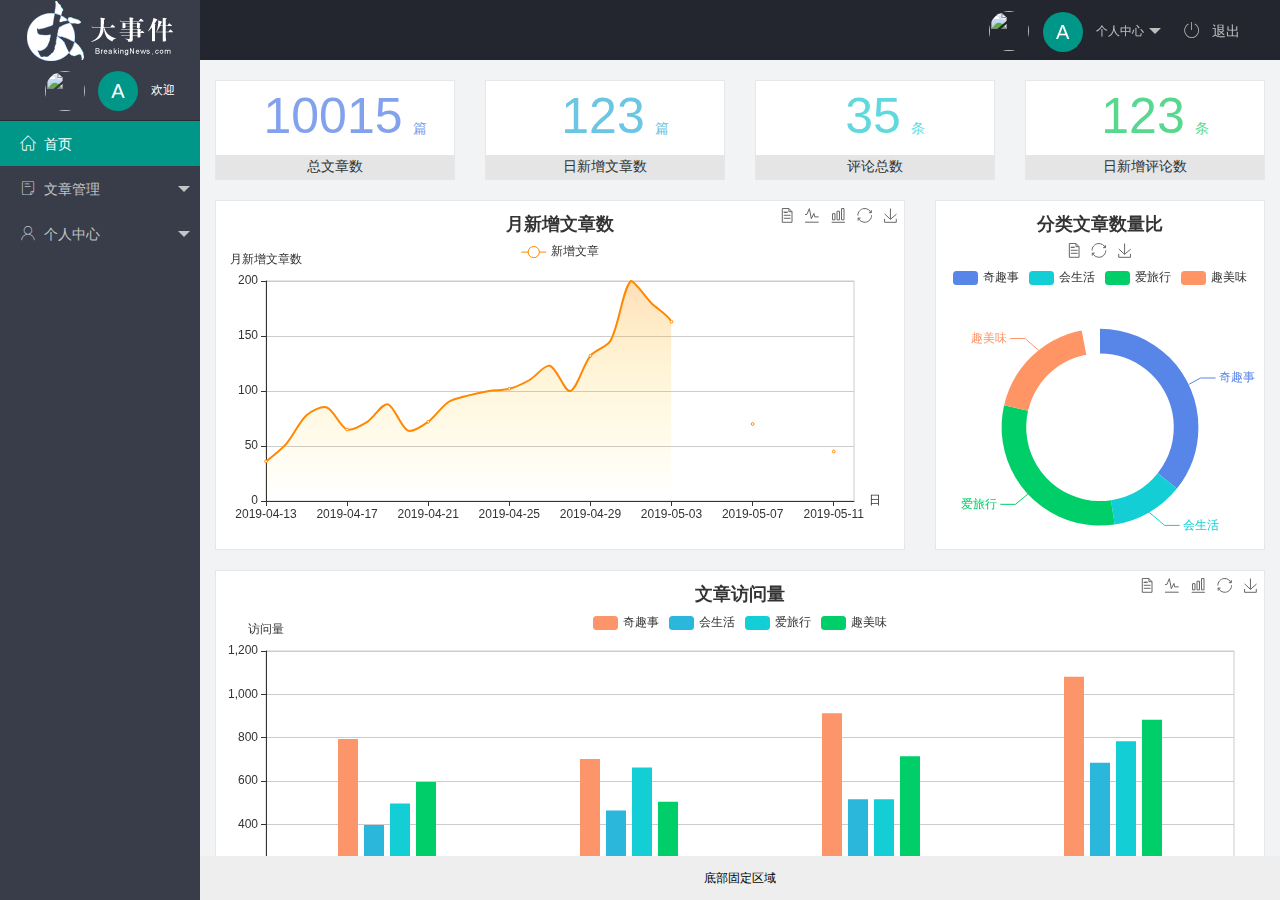
==== commit 5ff42506: "基本信息完成" ====
--- a/index.html
+++ b/index.html
@@ -32,7 +32,7 @@
 						<dd><a href="">重置密码</a></dd>
 					</dl>
 				</li>
-				<li class="layui-nav-item" lay-header-event="menuRight" lay-unselect >
+				<li class="layui-nav-item" lay-header-event="menuRight" lay-unselect>
 					<a href="javascript:;" id="dxitBtn">
 						<span class="iconfont icon-tuichu"></span> 退出</a>
 				</li>
@@ -67,7 +67,7 @@
 						<a href="javascript:;">
 							<span class="iconfont icon-user"></span>个人中心</a>
 						<dl class="layui-nav-child">
-							<dd><a href="javascript:;">
+							<dd><a href="/users/user_index.html" target="fm">
 									<span class="layui-icon layui-icon-app"></span>基本资料</a></dd>
 							<dd><a href="javascript:;">
 									<span class="layui-icon layui-icon-app"></span>更换头像</a></dd>
@@ -93,4 +93,5 @@
 	<script src="assets/js/baseAPI.js"></script>
 	<script src="./assets/js/index.js"></script>
 </body>
+
 </html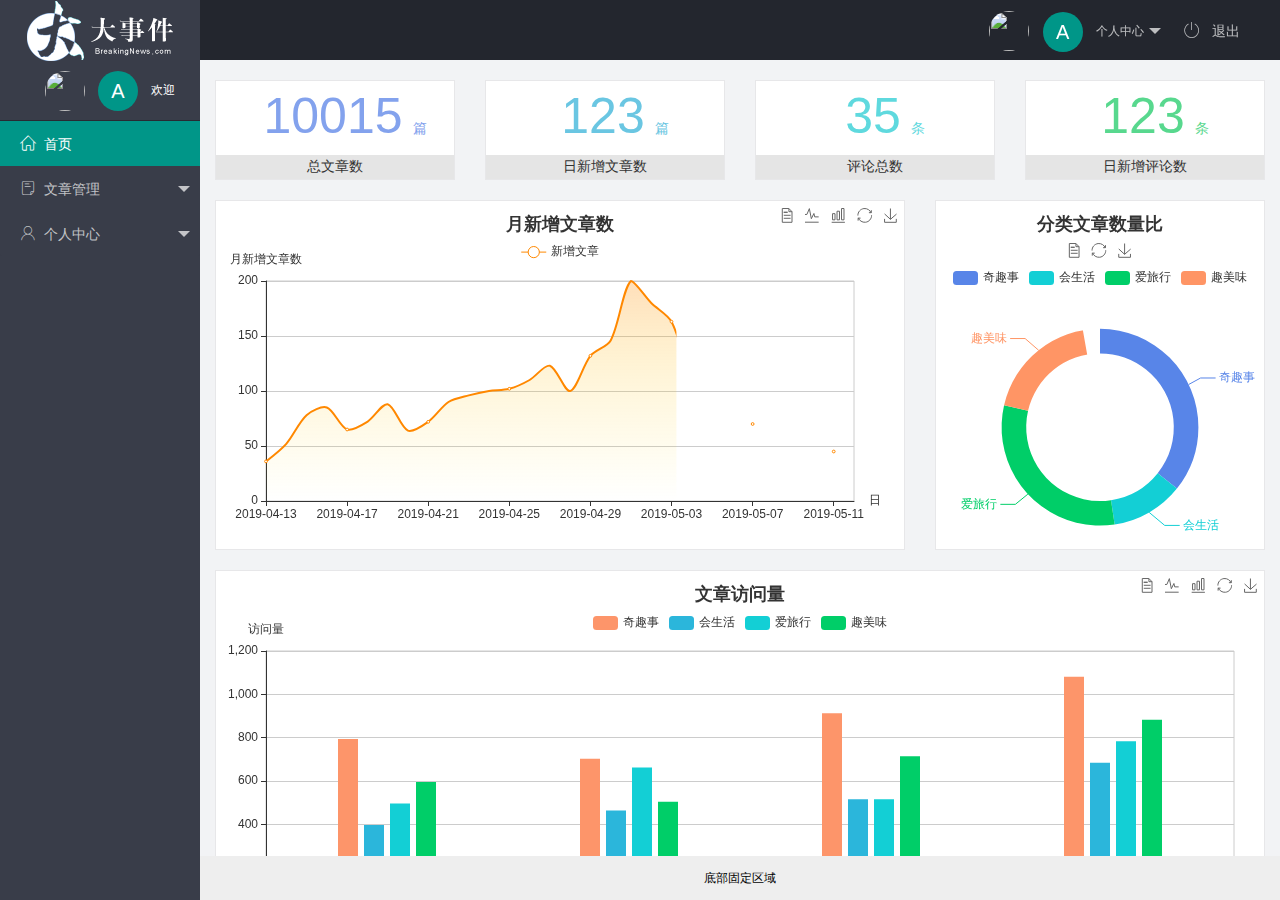
==== commit 375ce712: "完成页面" ====
--- a/index.html
+++ b/index.html
@@ -32,7 +32,7 @@
 						<dd><a href="">重置密码</a></dd>
 					</dl>
 				</li>
-				<li class="layui-nav-item" lay-header-event="menuRight" lay-unselect>
+				<li class="layui-nav-item" lay-header-event="menuRight" lay-unselect >
 					<a href="javascript:;" id="dxitBtn">
 						<span class="iconfont icon-tuichu"></span> 退出</a>
 				</li>
@@ -49,7 +49,7 @@
 				</div>
 				<ul class="layui-nav layui-nav-tree" lay-filter="test" lay-shrink="all">
 					<!--项添加默认高亮效果 layui-this 属性 -->
-					<li class="layui-nav-item layui-this"><a href="/home/dashboard.html" target="fm">
+					<li class="layui-nav-item layui-this"><a href="/user/dashboard.html" target="fm">
 							<span class="iconfont icon-home"></span>首页</a></li>
 					<li class="layui-nav-item">
 						<a class="" href="javascript:;">
@@ -67,11 +67,11 @@
 						<a href="javascript:;">
 							<span class="iconfont icon-user"></span>个人中心</a>
 						<dl class="layui-nav-child">
-							<dd><a href="/users/user_index.html" target="fm">
+							<dd><a href="/user/user_index.html" target="fm" >
 									<span class="layui-icon layui-icon-app"></span>基本资料</a></dd>
-							<dd><a href="javascript:;">
+							<dd><a href="/user/user_avcatar.html" target="fm">
 									<span class="layui-icon layui-icon-app"></span>更换头像</a></dd>
-							<dd><a href="javascript:;">
+							<dd><a href="/user/user_pwd.html" target="fm">
 									<span class="layui-icon layui-icon-app"></span>重置密码</a></dd>
 						</dl>
 					</li>
@@ -81,7 +81,7 @@
 
 		<div class="layui-body">
 			<!-- 内容主体区域 -->
-			<iframe name="fm" src="./home/dashboard.html" frameborder="0"></iframe>
+			<iframe name="fm" src="/user/dashboard.html" frameborder="0"></iframe>
 		</div>
 		<div class="layui-footer">
 			<!-- 底部固定区域 -->
@@ -93,5 +93,4 @@
 	<script src="assets/js/baseAPI.js"></script>
 	<script src="./assets/js/index.js"></script>
 </body>
-
 </html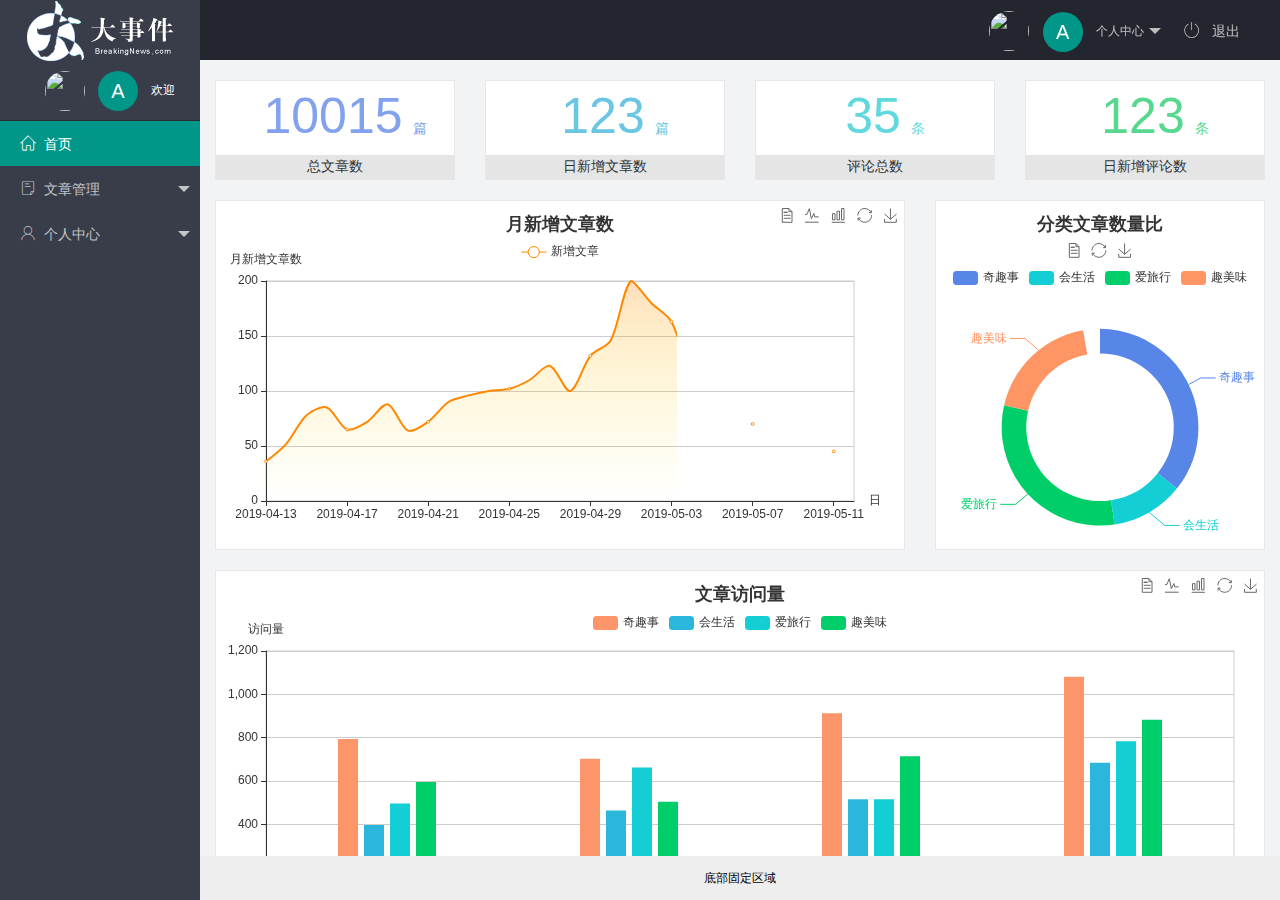
==== commit feda319c: "完成" ====
--- a/index.html
+++ b/index.html
@@ -32,7 +32,7 @@
 						<dd><a href="">重置密码</a></dd>
 					</dl>
 				</li>
-				<li class="layui-nav-item" lay-header-event="menuRight" lay-unselect >
+				<li class="layui-nav-item" lay-header-event="menuRight" lay-unselect>
 					<a href="javascript:;" id="dxitBtn">
 						<span class="iconfont icon-tuichu"></span> 退出</a>
 				</li>
@@ -93,4 +93,5 @@
 	<script src="assets/js/baseAPI.js"></script>
 	<script src="./assets/js/index.js"></script>
 </body>
+
 </html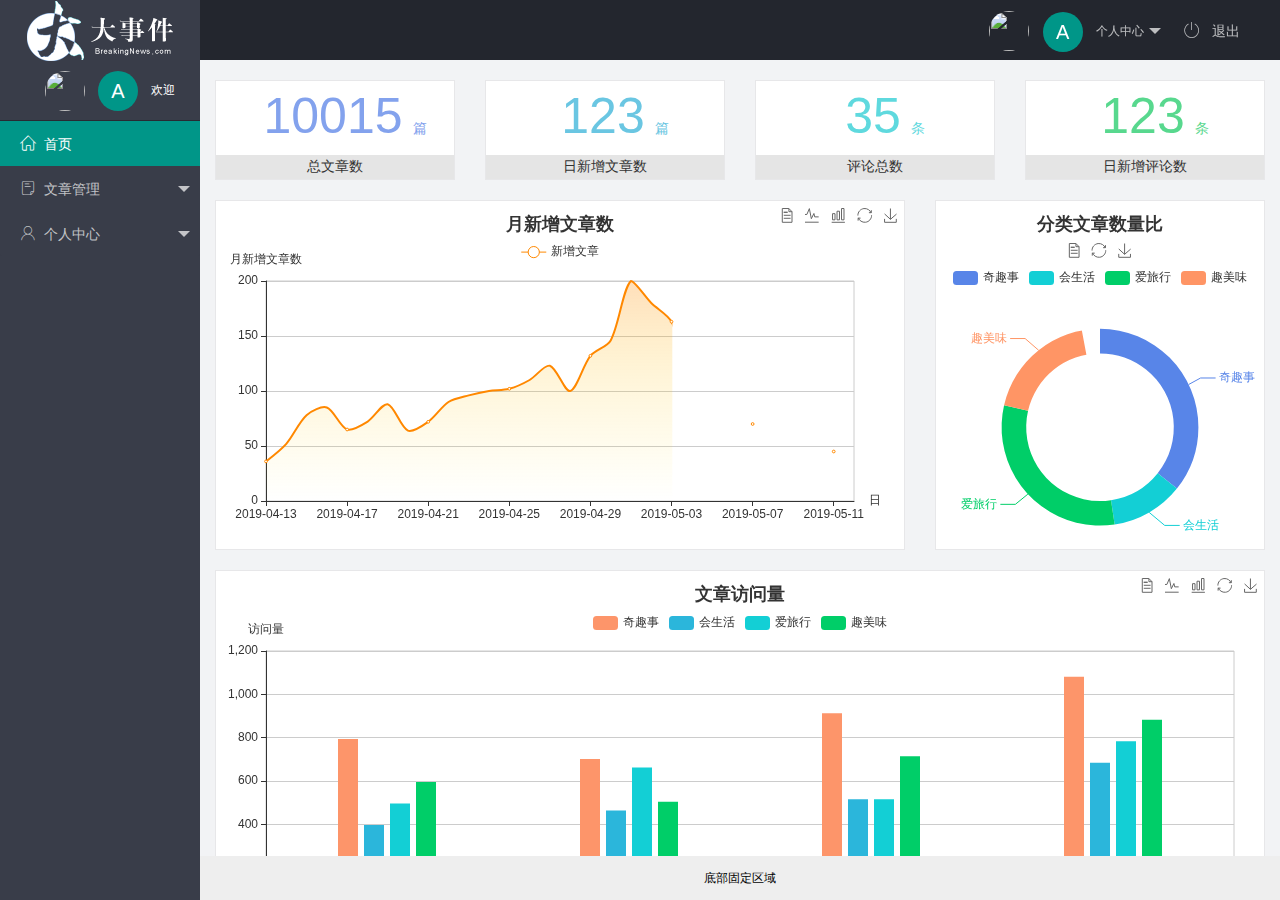
==== commit 3084a911: "完成" ====
--- a/index.html
+++ b/index.html
@@ -55,7 +55,7 @@
 						<a class="" href="javascript:;">
 							<span class="iconfont icon-16"></span>文章管理</a>
 						<dl class="layui-nav-child">
-							<dd><a href="javascript:;">
+							<dd><a href="/artile1/artlie.html" target="fm">
 									<span class="layui-icon layui-icon-app"></span>文章类别</a></dd>
 							<dd><a href="javascript:;">
 									<span class="layui-icon layui-icon-app"></span>文章列表</a></dd>
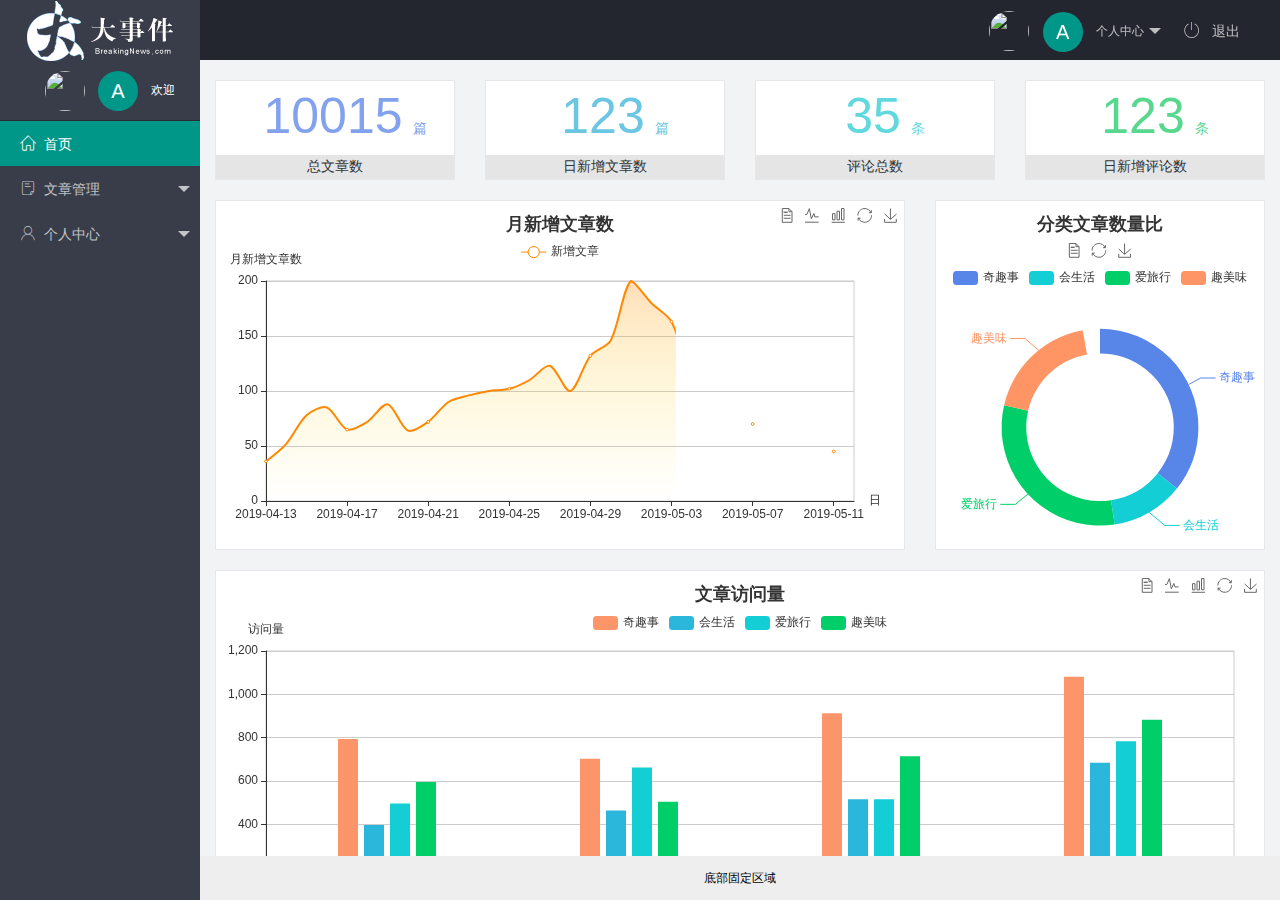
==== commit 89c57376: "文章完成" ====
--- a/index.html
+++ b/index.html
@@ -59,7 +59,7 @@
 									<span class="layui-icon layui-icon-app"></span>文章类别</a></dd>
 							<dd><a href="javascript:;">
 									<span class="layui-icon layui-icon-app"></span>文章列表</a></dd>
-							<dd><a href="javascript:;">
+							<dd><a href="/artile1/art_publish.html" target="fm">
 									<span class="layui-icon layui-icon-app"></span>发布文章</a></dd>
 						</dl>
 					</li>
@@ -67,7 +67,7 @@
 						<a href="javascript:;">
 							<span class="iconfont icon-user"></span>个人中心</a>
 						<dl class="layui-nav-child">
-							<dd><a href="/user/user_index.html" target="fm" >
+							<dd><a href="/user/user_index.html" target="fm">
 									<span class="layui-icon layui-icon-app"></span>基本资料</a></dd>
 							<dd><a href="/user/user_avcatar.html" target="fm">
 									<span class="layui-icon layui-icon-app"></span>更换头像</a></dd>
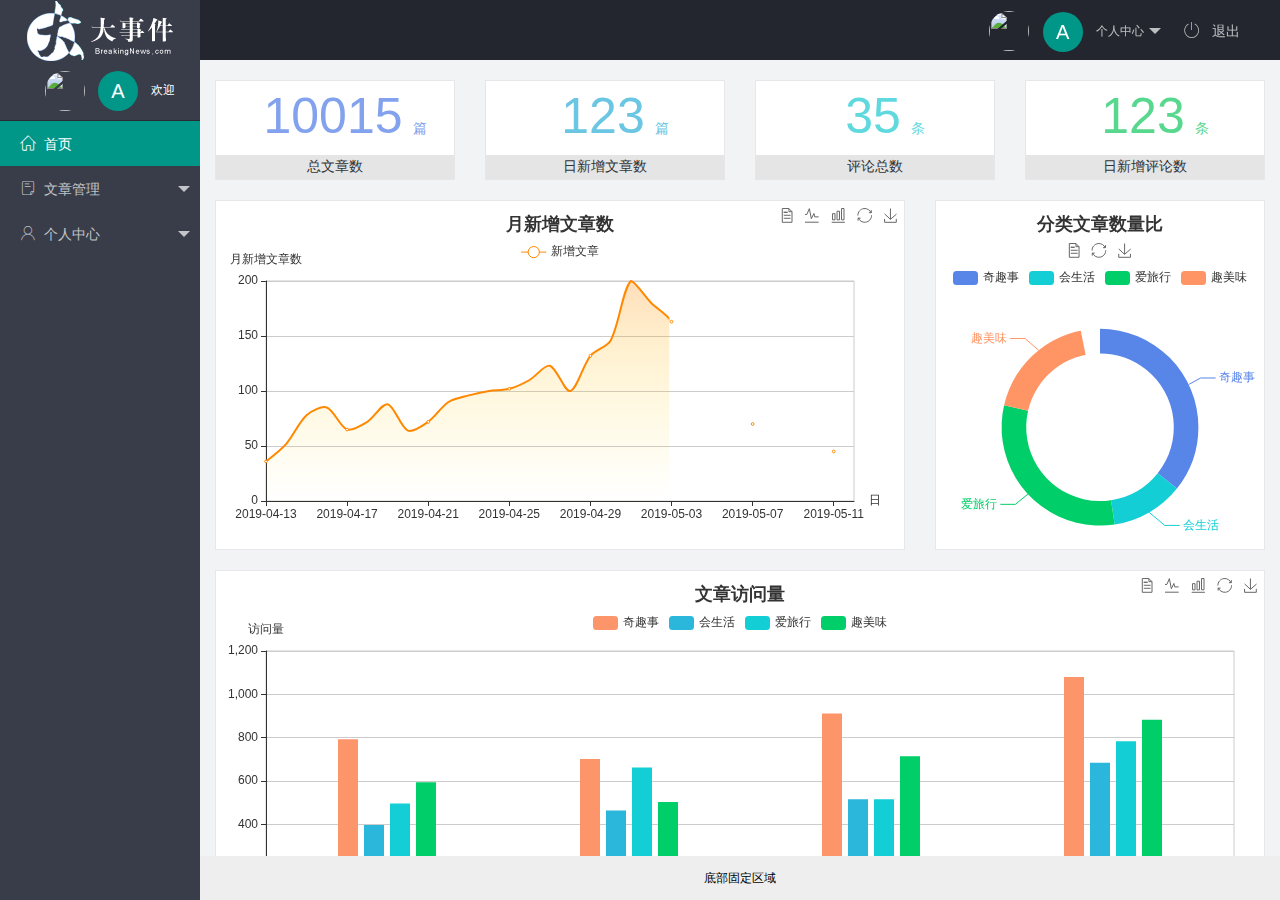
==== commit 62e60759: "完成" ====
--- a/index.html
+++ b/index.html
@@ -57,7 +57,7 @@
 						<dl class="layui-nav-child">
 							<dd><a href="/artile1/artlie.html" target="fm">
 									<span class="layui-icon layui-icon-app"></span>文章类别</a></dd>
-							<dd><a href="javascript:;">
+							<dd><a href="/artile1/art_list.html" target="fm">
 									<span class="layui-icon layui-icon-app"></span>文章列表</a></dd>
 							<dd><a href="/artile1/art_publish.html" target="fm">
 									<span class="layui-icon layui-icon-app"></span>发布文章</a></dd>
